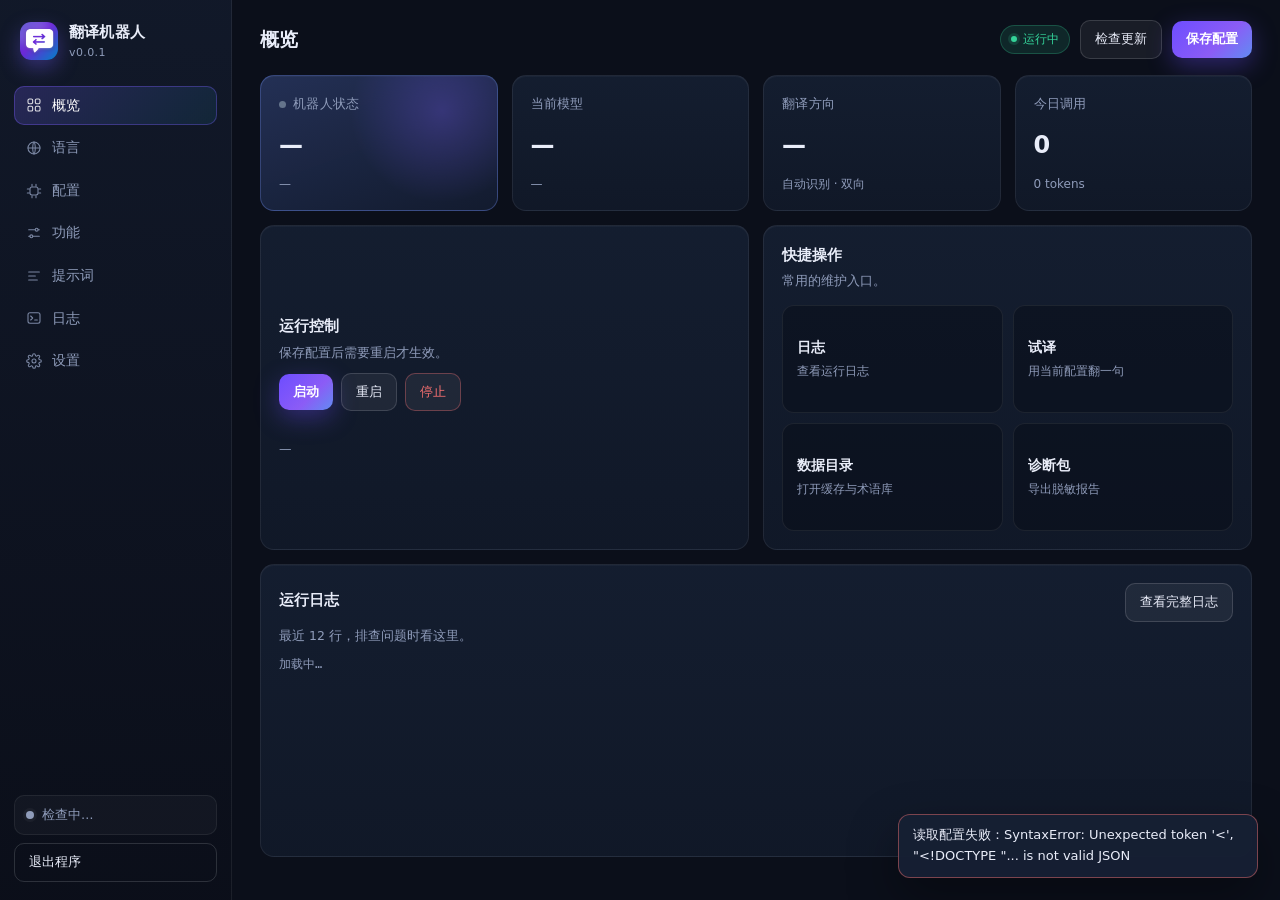
==== host-tauri/web/index.html @ 68496715 "fix: v0.1.0-rc.23 启动闪烁改用页面加载完成事件+深色首帧" ====
<!doctype html>
<html lang="zh-CN">
<head>
  <style>html,body{background:#0b0f1a;margin:0}</style>
  <meta charset="utf-8">
  <meta name="viewport" content="width=device-width, initial-scale=1">
  <title>翻译机器人</title>
  <link rel="stylesheet" href="style.css">
</head>
<body>
<div class="app">
  <aside class="sidebar">
    <div class="brand">
      <img src="assets/icon-512.png" alt="">
      <div>
        <div class="title">翻译机器人</div>
        <span class="ver">v<span id="app-version">0.0.1</span></span>
      </div>
    </div>

    <nav class="nav">
      <button data-view="overview" class="active">
        <span class="ico"><svg viewBox="0 0 24 24"><rect x="3" y="3" width="7" height="7" rx="2"/><rect x="14" y="3" width="7" height="7" rx="2"/><rect x="3" y="14" width="7" height="7" rx="2"/><rect x="14" y="14" width="7" height="7" rx="2"/></svg></span>概览
      </button>
      <button data-view="languages">
        <span class="ico"><svg viewBox="0 0 24 24"><circle cx="12" cy="12" r="9"/><path d="M3 12h18M12 3c2.5 2.6 2.5 15.4 0 18M12 3c-2.5 2.6-2.5 15.4 0 18"/></svg></span>语言
      </button>
      <button data-view="models">
        <span class="ico"><svg viewBox="0 0 24 24"><rect x="6" y="6" width="12" height="12" rx="3"/><path d="M9 2v3M15 2v3M9 19v3M15 19v3M2 9h3M2 15h3M19 9h3M19 15h3"/></svg></span>配置
      </button>
      <button data-view="features">
        <span class="ico"><svg viewBox="0 0 24 24"><path d="M4 7h10M18 7h2M4 17h2M10 17h10"/><circle cx="16" cy="7" r="2.2"/><circle cx="8" cy="17" r="2.2"/></svg></span>功能
      </button>
      <button data-view="prompts">
        <span class="ico"><svg viewBox="0 0 24 24"><path d="M4 6h16M4 12h10M4 18h13"/></svg></span>提示词
      </button>
      <button data-view="logs">
        <span class="ico"><svg viewBox="0 0 24 24"><rect x="3" y="4" width="18" height="16" rx="3"/><path d="M7 9l3 3-3 3M13 15h4"/></svg></span>日志
      </button>
      <button data-view="settings">
        <span class="ico"><svg viewBox="0 0 24 24"><circle cx="12" cy="12" r="3"/><path d="M19.4 15a1.6 1.6 0 0 0 .3 1.8l.1.1a2 2 0 1 1-2.8 2.8l-.1-.1a1.6 1.6 0 0 0-1.8-.3 1.6 1.6 0 0 0-1 1.5V21a2 2 0 1 1-4 0v-.1A1.6 1.6 0 0 0 9 19.4a1.6 1.6 0 0 0-1.8.3l-.1.1a2 2 0 1 1-2.8-2.8l.1-.1a1.6 1.6 0 0 0 .3-1.8 1.6 1.6 0 0 0-1.5-1H3a2 2 0 1 1 0-4h.1A1.6 1.6 0 0 0 4.6 9a1.6 1.6 0 0 0-.3-1.8l-.1-.1a2 2 0 1 1 2.8-2.8l.1.1a1.6 1.6 0 0 0 1.8.3H9a1.6 1.6 0 0 0 1-1.5V3a2 2 0 1 1 4 0v.1a1.6 1.6 0 0 0 1 1.5 1.6 1.6 0 0 0 1.8-.3l.1-.1a2 2 0 1 1 2.8 2.8l-.1.1a1.6 1.6 0 0 0-.3 1.8V9a1.6 1.6 0 0 0 1.5 1H21a2 2 0 1 1 0 4h-.1a1.6 1.6 0 0 0-1.5 1z"/></svg></span>设置
      </button>
    </nav>

    <div class="side-foot">
      <div class="side-status">
        <span class="dot" id="side-dot"></span>
        <span id="side-status-text">检查中…</span>
      </div>
      <button class="btn ghost" id="btn-quit">退出程序</button>
    </div>
  </aside>

  <main>
    <div class="topbar">
      <h1 id="view-title">概览</h1>
      <div class="top-actions">
        <span class="pill" id="status-pill"><span class="dot on" style="width:6px;height:6px"></span>运行中</span>
        <button class="btn" id="btn-check-update">检查更新</button>
        <button class="btn primary" id="btn-save">保存配置</button>
      </div>
    </div>

    <div class="view-wrap">

      <!-- 概览 -->
      <section class="view active" id="view-overview">
        <div class="ov-grid">
          <div class="card stat ov-status">
            <div class="label"><span class="ov-dot" id="ov-dot"></span>机器人状态</div>
            <div class="value" id="stat-status">—</div>
            <div class="sub" id="stat-uptime">—</div>
          </div>
          <div class="card stat">
            <div class="label">当前模型</div>
            <div class="value" id="stat-model">—</div>
            <div class="sub" id="stat-model-base">—</div>
          </div>
          <div class="card stat">
            <div class="label">翻译方向</div>
            <div class="value" id="stat-lang">—</div>
            <div class="sub">自动识别 · 双向</div>
          </div>
          <div class="card stat">
            <div class="label">今日调用</div>
            <div class="value" id="stat-calls">0</div>
            <div class="sub" id="stat-tokens">0 tokens</div>
          </div>
        </div>

        <div class="ov-row">
          <div class="card ov-control">
            <h2>运行控制</h2>
            <p class="hint">保存配置后需要重启才生效。</p>
            <div class="toolbar">
              <button class="btn primary" id="btn-start">启动</button>
              <button class="btn" id="btn-restart">重启</button>
              <button class="btn danger" id="btn-stop">停止</button>
              <span class="test-result" id="ctl-result"></span>
            </div>
            <div class="hint" id="ctl-state" style="margin:16px 0 0">—</div>
          </div>

          <div class="card">
            <h2>快捷操作</h2>
            <p class="hint">常用的维护入口。</p>
            <div class="quick-grid">
              <button class="quick" id="btn-quick-logs"><span>日志</span><small>查看运行日志</small></button>
              <button class="quick" id="btn-quick-test"><span>试译</span><small>用当前配置翻一句</small></button>
              <button class="quick" id="btn-quick-data"><span>数据目录</span><small>打开缓存与术语库</small></button>
              <button class="quick" id="btn-quick-diag"><span>诊断包</span><small>导出脱敏报告</small></button>
            </div>
          </div>
        </div>

        <div class="card ov-logs">
          <div class="h2row">
            <h2>运行日志</h2>
            <button class="btn" id="ov-log-open">查看完整日志</button>
          </div>
          <p class="hint" style="margin:0">最近 12 行，排查问题时看这里。</p>
          <pre id="ov-log">加载中…</pre>
        </div>
      </section>

      <!-- 语言 -->
      <section class="view" id="view-languages">
        <div class="card">
          <h2>我的语言</h2>
          <p class="hint">机器人把外语译成这个语言；你说这个语言时，它译成对方语言。</p>
          <label class="field" style="max-width:320px">
            <select id="f-my-lang"></select>
          </label>
        </div>

        <div class="card">
          <h2>对方语言</h2>
          <p class="hint">勾选你经常打交道的语言。检测到其中之一时译成你的语言；你说母语时译成列表里的第一个。</p>
          <div class="chips" id="partner-chips"></div>
        </div>

        <div class="card">
          <h2>行为说明</h2>
          <div class="switch-row">
            <div>
              <div class="name">自动识别语种</div>
              <div class="desc">关闭后，所有消息都当作「对方语言列表的第一个」处理</div>
            </div>
            <label class="switch"><input type="checkbox" id="f-autodetect"><span></span></label>
          </div>
        </div>
      </section>

      <!-- 模型 -->
      <section class="view" id="view-models">
        <div class="card">
          <h2>Telegram 机器人</h2>
          <p class="hint">Bot Token 从 @BotFather 获取。保存后重启生效。</p>
          <div class="grid-2">
            <label class="field">Bot Token
              <input type="text" id="f-token" placeholder="123456:AA...">
            </label>
            <label class="field">允许使用的用户 ID（逗号分隔，可留空）
              <input type="text" id="f-admin-ids" placeholder="留空 = 第一个使用者自动成为主人">
            </label>
          </div>
          <div class="toolbar" style="margin-top:12px">
            <button class="btn" id="btn-test-token">测试 Token</button>
            <span class="test-result" id="token-result"></span>
          </div>
        </div>

        <div class="card">
          <h2>模型列表</h2>
          <p class="hint">任何 OpenAI 兼容接口都能接：DeepSeek、通义、智谱、OpenRouter、本地 Ollama。选一个作为默认。</p>
          <div id="model-list"></div>
          <div style="margin-top:12px">
            <button class="btn" id="btn-add-model">+ 添加模型</button>
          </div>
        </div>
      </section>

      <!-- 功能 -->
      <section class="view" id="view-features">
        <div class="card">
          <h2>消息卡片</h2>
          <div class="switch-row">
            <div><div class="name">双语对照</div><div class="desc">译文上方同时显示原文</div></div>
            <label class="switch"><input type="checkbox" id="f-bilingual"><span></span></label>
          </div>
          <div class="switch-row">
            <div><div class="name">译文代码块</div><div class="desc">译文放进代码块，点一下即可复制</div></div>
            <label class="switch"><input type="checkbox" id="f-copyblock"><span></span></label>
          </div>
          <div class="switch-row">
            <div><div class="name">默认语气</div><div class="desc">影响 Telegram 里直接发消息时的翻译风格</div></div>
            <select id="f-default-tone" class="mini-select">
              <option value="natural">自然</option>
              <option value="formal">正式</option>
              <option value="casual">口语</option>
              <option value="literal">直译</option>
            </select>
          </div>
          <div class="switch-row">
            <div><div class="name">语气按钮</div><div class="desc">更正式 / 更口语 / 直译</div></div>
            <label class="switch"><input type="checkbox" id="f-tone"><span></span></label>
          </div>
          <div class="switch-row">
            <div><div class="name">解释按钮</div><div class="desc">讲解外语原文的语法、敬语和俚语</div></div>
            <label class="switch"><input type="checkbox" id="f-explain"><span></span></label>
          </div>
        </div>

        <div class="card">
          <h2>翻译行为</h2>
          <div class="switch-row">
            <div><div class="name">上下文记忆</div><div class="desc">带上最近几条原文，改善指代和省略</div></div>
            <label class="switch"><input type="checkbox" id="f-context"><span></span></label>
          </div>
          <div class="switch-row">
            <div><div class="name">结果缓存</div><div class="desc">相同内容不重复计费</div></div>
            <label class="switch"><input type="checkbox" id="f-cache"><span></span></label>
          </div>
          <div class="switch-row">
            <div><div class="name">术语表</div><div class="desc">启用 /glossary 命令，固定人名和术语译法</div></div>
            <label class="switch"><input type="checkbox" id="f-glossary"><span></span></label>
          </div>
          <div class="grid-2" style="margin-top:14px">
            <label class="field">群聊响应方式
              <select id="f-group-mode">
                <option value="reply_or_mention">仅被回复或 @ 时</option>
                <option value="mention">仅被 @ 时</option>
                <option value="all">所有消息</option>
              </select>
            </label>
            <label class="field">单次字数上限
              <input type="number" id="f-max-chars" min="200" max="20000">
            </label>
          </div>
        </div>
      </section>

      <!-- 提示词 -->
      <section class="view" id="view-prompts">
        <div class="card">
          <h2>翻译提示词</h2>
          <p class="hint">留空使用内置默认。改完保存，右侧可以直接试译看效果。</p>
          <div class="var-chips">
            <span class="var">{src}</span><span class="var">{tgt}</span>
            <span class="var">{tone}</span><span class="var">{glossary}</span>
          </div>
          <textarea id="f-prompt-translation" spellcheck="false"></textarea>
          <div class="toolbar" style="margin-top:10px">
            <button class="btn" id="btn-reset-translation">恢复默认</button>
            <span class="test-result" id="prompt-hint"></span>
          </div>
        </div>

        <div class="card">
          <h2>试译</h2>
          <div class="test-panel">
            <div>
              <textarea id="test-input" placeholder="粘贴一句外语，或输入中文试试反向翻译"></textarea>
              <div class="toolbar" style="margin-top:10px">
                <button class="btn primary" id="btn-test">翻译</button>
                <select id="test-tone" style="width:120px">
                  <option value="natural">自然</option>
                  <option value="formal">正式</option>
                  <option value="casual">口语</option>
                  <option value="literal">直译</option>
                </select>
              </div>
            </div>
            <div>
              <div class="result-box" id="test-result">结果会显示在这里</div>
              <div class="result-meta" id="test-meta"></div>
            </div>
          </div>
        </div>

        <div class="card">
          <h2>讲解提示词</h2>
          <p class="hint">点「解释一下」时使用。留空使用内置默认。</p>
          <textarea id="f-prompt-explain" spellcheck="false" style="min-height:100px"></textarea>
          <div class="toolbar" style="margin-top:10px">
            <button class="btn" id="btn-reset-explain">恢复默认</button>
          </div>
        </div>
      </section>

      <!-- 日志 -->
      <section class="view" id="view-logs">
        <div class="card">
          <h2>运行日志</h2>
          <div class="toolbar">
            <button class="btn" id="btn-refresh-log">刷新</button>
            <button class="btn" id="btn-open-logs">打开日志文件夹</button>
            <button class="btn" id="btn-diagnostics">导出诊断包</button>
            <span class="test-result" id="log-hint"></span>
          </div>
          <div class="log-box" id="log-box"></div>
        </div>
      </section>

      <!-- 设置 -->
      <section class="view" id="view-settings">
        <div class="card">
          <h2>启动与行为</h2>
          <div class="switch-row">
            <div><div class="name">开机自动启动</div><div class="desc">登录 Windows 后在托盘自动运行</div></div>
            <label class="switch"><input type="checkbox" id="f-autostart"><span></span></label>
          </div>
          <div class="switch-row">
            <div><div class="name">打开程序时自动启动机器人</div><div class="desc">关闭后需要手动点「启动」</div></div>
            <label class="switch"><input type="checkbox" id="f-autostart-bot"><span></span></label>
          </div>
          <div class="switch-row">
            <div><div class="name">关闭窗口时最小化到托盘</div><div class="desc">关闭后点 × 将直接退出程序</div></div>
            <label class="switch"><input type="checkbox" id="f-close-tray"><span></span></label>
          </div>
        </div>

        <div class="card">
          <h2>维护</h2>
          <p class="hint">排查问题或备份数据时用得到。</p>
          <div class="toolbar">
            <button class="btn" id="btn-open-root">打开程序目录</button>
            <button class="btn" id="btn-open-data">打开数据目录</button>
            <button class="btn" id="btn-diag-2">导出诊断包</button>
          </div>
          <p class="hint" style="margin-top:12px">备份：直接复制 <code>config.yaml</code> 和 <code>data\bot.db</code> 即可。</p>
        </div>

        <div class="card">
          <h2>更新</h2>
          <p class="hint">检查更新时按这个顺序选线路：自定义节点 → 官方直连 → 公共镜像。</p>
          <div class="grid-2">
            <label class="field">下载线路
              <select id="f-update-mode">
                <option value="auto">自动（直连失败自动换镜像）</option>
                <option value="direct">仅官方直连</option>
                <option value="custom">自定义节点</option>
              </select>
            </label>
            <label class="field">自定义节点（镜像前缀，如 https://gh-proxy.com/）
              <input type="text" id="f-update-proxy" placeholder="https://gh-proxy.com/">
            </label>
          </div>
        </div>

        <div class="card">
          <h2>关于</h2>          <div class="about-row"><span>版本</span><b id="about-version">0.0.1</b></div>
          <div class="about-row"><span>许可证</span><b>MIT</b></div>
          <div class="about-row"><span>项目</span><b>翻译机器人 · Translator Bot</b></div>
        </div>
      </section>
    </div>
  </main>
</div>

<div id="modal-root" class="modal-root">
  <div class="modal-mask" id="modal-mask"></div>
  <div class="modal-box">
    <h3 id="modal-title"></h3>
    <div class="modal-body" id="modal-body"></div>
    <div class="modal-actions" id="modal-actions"></div>
  </div>
</div>
<div id="toast"></div>
<script src="app.js"></script>
</body>
</html>
---- host-tauri/web/style.css ----
:root {
  --bg: #0b0f1a;
  --bg-soft: #0f1524;
  --panel: #121a2b;
  --panel-2: #162034;
  --line: rgba(255, 255, 255, 0.07);
  --line-strong: rgba(255, 255, 255, 0.14);
  --text: #e9edf9;
  --muted: #8f9cba;
  --accent: #7c5cff;
  --accent-2: #22d3ee;
  --ok: #34d399;
  --warn: #fbbf24;
  --danger: #f87171;
  --radius: 14px;
  --shadow: 0 20px 50px rgba(0, 0, 0, 0.35);
}

* { box-sizing: border-box; }

html, body {
  margin: 0;
  height: 100%;
  background: var(--bg);
  color: var(--text);
  font-family: "Segoe UI Variable Text", "Segoe UI", "Microsoft YaHei UI", "PingFang SC", system-ui, sans-serif;
  font-size: 14px;
  line-height: 1.6;
  -webkit-font-smoothing: antialiased;
}

body::before {
  content: "";
  position: fixed;
  inset: -20% -10% auto -10%;
  height: 420px;
  background: radial-gradient(60% 60% at 30% 0%, rgba(124, 92, 255, 0.18), transparent 70%),
              radial-gradient(50% 50% at 80% 0%, rgba(34, 211, 238, 0.12), transparent 70%);
  pointer-events: none;
  z-index: 0;
}

.app { display: flex; height: 100vh; position: relative; z-index: 1; }

/* ---------- 侧边栏 ---------- */
.sidebar {
  width: 232px;
  flex: 0 0 232px;
  border-right: 1px solid var(--line);
  background: linear-gradient(180deg, rgba(18, 26, 43, 0.9), rgba(11, 15, 26, 0.9));
  backdrop-filter: blur(12px);
  display: flex;
  flex-direction: column;
  padding: 18px 14px;
  gap: 18px;
}

.brand { display: flex; align-items: center; gap: 11px; padding: 2px 6px 6px; }
.brand img { width: 38px; height: 38px; border-radius: 11px; box-shadow: 0 8px 20px rgba(124, 92, 255, 0.35); }
.brand .title { font-weight: 650; font-size: 15px; letter-spacing: 0.2px; }
.brand .ver { display: block; color: var(--muted); font-size: 11px; font-weight: 400; letter-spacing: 0.4px; }

.nav { display: flex; flex-direction: column; gap: 3px; }
.nav button {
  all: unset;
  cursor: pointer;
  display: flex;
  align-items: center;
  gap: 10px;
  padding: 9px 12px;
  border-radius: 10px;
  color: var(--muted);
  font-size: 13.5px;
  transition: background 0.15s, color 0.15s, transform 0.15s;
}
.nav button:hover { background: rgba(255, 255, 255, 0.05); color: var(--text); }
.nav button.active {
  background: linear-gradient(135deg, rgba(124, 92, 255, 0.22), rgba(34, 211, 238, 0.08));
  color: #fff;
  box-shadow: inset 0 0 0 1px rgba(124, 92, 255, 0.35);
}
.nav .ico { width: 16px; height: 16px; display: flex; align-items: center; justify-content: center; opacity: 0.85; }
.nav .ico svg { width: 16px; height: 16px; fill: none; stroke: currentColor; stroke-width: 1.6; stroke-linecap: round; stroke-linejoin: round; }

.side-foot { margin-top: auto; display: flex; flex-direction: column; gap: 8px; }

.side-status {
  display: flex; align-items: center; gap: 8px;
  padding: 9px 11px; border-radius: 10px;
  background: rgba(255, 255, 255, 0.03);
  border: 1px solid var(--line);
  font-size: 12.5px; color: var(--muted);
}
.dot { width: 8px; height: 8px; border-radius: 50%; background: var(--muted); box-shadow: 0 0 0 3px rgba(255,255,255,0.04); }
.dot.on { background: var(--ok); box-shadow: 0 0 0 3px rgba(52, 211, 153, 0.15); }
.dot.off { background: var(--danger); box-shadow: 0 0 0 3px rgba(248, 113, 113, 0.15); }

/* ---------- 主区 ---------- */
main { flex: 1; min-width: 0; display: flex; flex-direction: column; }
.topbar {
  display: flex; align-items: center; justify-content: space-between;
  padding: 20px 28px 12px;
}
.topbar h1 { margin: 0; font-size: 19px; font-weight: 650; letter-spacing: 0.2px; }
.top-actions { display: flex; align-items: center; gap: 10px; }

.view-wrap { flex: 1; overflow: auto; padding: 4px 28px 28px; }
.view { display: none; animation: fade 0.18s ease; }
.view.active { display: block; }
@keyframes fade { from { opacity: 0; transform: translateY(4px); } to { opacity: 1; transform: none; } }

/* ---------- 通用组件 ---------- */
.card {
  background: linear-gradient(180deg, rgba(22, 32, 52, 0.85), rgba(18, 26, 43, 0.85));
  border: 1px solid var(--line);
  border-radius: var(--radius);
  padding: 18px;
  box-shadow: 0 1px 0 rgba(255, 255, 255, 0.03) inset;
}
.card + .card { margin-top: 14px; }
.card h2 { margin: 0 0 4px; font-size: 14.5px; font-weight: 620; }
.card .hint { color: var(--muted); font-size: 12.5px; margin: 0 0 14px; }

.grid-3 { display: grid; grid-template-columns: repeat(3, 1fr); gap: 14px; }
.grid-4 { display: grid; grid-template-columns: repeat(4, 1fr); gap: 14px; }
.grid-2 { display: grid; grid-template-columns: repeat(2, 1fr); gap: 14px; }

.quick-grid { display: grid; grid-template-columns: repeat(4, 1fr); gap: 10px; }
.quick {
  all: unset; cursor: pointer; padding: 14px;
  border-radius: 12px; border: 1px solid var(--line);
  background: rgba(9, 13, 22, 0.5);
  transition: border-color 0.15s, transform 0.12s, background 0.15s;
}
.quick:hover { border-color: rgba(124, 92, 255, 0.45); background: rgba(124, 92, 255, 0.08); transform: translateY(-1px); }
.quick span { display: block; font-size: 13.5px; font-weight: 600; }
.quick small { display: block; color: var(--muted); font-size: 12px; margin-top: 3px; }

.about-row { display: flex; justify-content: space-between; padding: 9px 0; border-bottom: 1px solid var(--line); font-size: 13px; }
.about-row:last-child { border-bottom: none; }
.about-row span { color: var(--muted); }

.stat { padding: 16px 18px; }
.stat .label { color: var(--muted); font-size: 12px; letter-spacing: 0.3px; }
.stat .value { font-size: 21px; font-weight: 650; margin-top: 6px; }
.stat .sub { color: var(--muted); font-size: 12px; margin-top: 2px; }

.btn {
  all: unset; cursor: pointer;
  padding: 8px 14px; border-radius: 10px;
  background: rgba(255, 255, 255, 0.06);
  border: 1px solid var(--line-strong);
  color: var(--text); font-size: 13px;
  transition: transform 0.12s, background 0.15s, border-color 0.15s;
}
.btn:hover { background: rgba(255, 255, 255, 0.1); transform: translateY(-1px); }
.btn:active { transform: none; }
.btn.primary {
  background: linear-gradient(135deg, #6d4dff, #8b5cf6 60%, #22d3ee 160%);
  border: none; color: #fff; font-weight: 600;
  box-shadow: 0 8px 24px rgba(109, 77, 255, 0.35);
}
.btn.ghost { background: transparent; }
.btn.danger { color: var(--danger); border-color: rgba(248, 113, 113, 0.35); }
.btn:disabled { opacity: 0.45; cursor: not-allowed; transform: none; }

.pill {
  display: inline-flex; align-items: center; gap: 6px;
  padding: 4px 10px; border-radius: 999px; font-size: 12px;
  background: rgba(52, 211, 153, 0.12); color: var(--ok);
  border: 1px solid rgba(52, 211, 153, 0.25);
}
.pill.off { background: rgba(248, 113, 113, 0.1); color: var(--danger); border-color: rgba(248, 113, 113, 0.25); }

label.field { display: flex; flex-direction: column; gap: 6px; font-size: 12.5px; color: var(--muted); }
input[type="text"], input[type="password"], input[type="number"], select, textarea {
  width: 100%;
  background: rgba(9, 13, 22, 0.7);
  border: 1px solid var(--line-strong);
  color: var(--text);
  border-radius: 10px;
  padding: 9px 11px;
  font-size: 13px;
  font-family: inherit;
  outline: none;
  transition: border-color 0.15s, box-shadow 0.15s;
}
input:focus, select:focus, textarea:focus {
  border-color: rgba(124, 92, 255, 0.65);
  box-shadow: 0 0 0 3px rgba(124, 92, 255, 0.15);
}
textarea { resize: vertical; min-height: 120px; line-height: 1.65; }
select { appearance: none; background-image: linear-gradient(45deg, transparent 50%, var(--muted) 50%), linear-gradient(135deg, var(--muted) 50%, transparent 50%); background-position: calc(100% - 16px) 50%, calc(100% - 11px) 50%; background-size: 5px 5px, 5px 5px; background-repeat: no-repeat; }

/* 开关 */
.switch-row { display: flex; align-items: center; justify-content: space-between; padding: 11px 0; border-bottom: 1px solid var(--line); }
.switch-row:last-child { border-bottom: none; }
.switch-row .name { font-size: 13.5px; }
.switch-row .desc { color: var(--muted); font-size: 12px; margin-top: 1px; }
.switch { position: relative; width: 42px; height: 24px; flex: 0 0 42px; }
.switch input { display: none; }
.switch span {
  position: absolute; inset: 0; border-radius: 999px;
  background: rgba(255, 255, 255, 0.12); border: 1px solid var(--line-strong);
  transition: background 0.18s;
  cursor: pointer;
}
.switch span::after {
  content: ""; position: absolute; top: 2px; left: 2px;
  width: 18px; height: 18px; border-radius: 50%;
  background: #e9edf9; transition: transform 0.18s;
}
.switch input:checked + span { background: linear-gradient(135deg, #6d4dff, #22d3ee); border-color: transparent; }
.switch input:checked + span::after { transform: translateX(18px); }

/* 语言 chip */
.chips { display: flex; flex-wrap: wrap; gap: 8px; }
.chip {
  all: unset; cursor: pointer;
  padding: 6px 12px; border-radius: 999px; font-size: 12.5px;
  border: 1px solid var(--line-strong); color: var(--muted);
  transition: all 0.15s;
}
.chip:hover { color: var(--text); border-color: rgba(255,255,255,0.3); }
.chip.on {
  color: #fff; border-color: transparent;
  background: linear-gradient(135deg, rgba(109, 77, 255, 0.55), rgba(34, 211, 238, 0.35));
  box-shadow: 0 4px 14px rgba(109, 77, 255, 0.25);
}

/* 模型卡 */
.model-card { border: 1px solid var(--line); border-radius: 12px; padding: 14px; background: rgba(9, 13, 22, 0.45); }
.model-card + .model-card { margin-top: 10px; }
.mini-radio { display: flex; align-items: center; gap: 6px; font-size: 12.5px; color: var(--muted); white-space: nowrap; cursor: pointer; }
.mini-radio input { accent-color: #7c5cff; }
.model-head { display: flex; align-items: center; gap: 10px; margin-bottom: 12px; }
.model-head .m-name { flex: 1; font-weight: 600; }
.model-grid { display: grid; grid-template-columns: 1fr 1fr; gap: 10px; }
.model-foot { display: flex; align-items: center; gap: 10px; margin-top: 10px; }
.test-result { font-size: 12px; color: var(--muted); }
.test-result.ok { color: var(--ok); }
.test-result.err { color: var(--danger); }

/* 提示词 */
.var-chips { display: flex; gap: 6px; flex-wrap: wrap; margin: 8px 0 12px; }
.var { font-family: "Cascadia Code", Consolas, monospace; font-size: 11.5px; padding: 3px 8px; border-radius: 6px; background: rgba(124, 92, 255, 0.12); color: #c4b5fd; border: 1px solid rgba(124, 92, 255, 0.2); }

.test-panel { display: grid; grid-template-columns: 1fr 1fr; gap: 12px; margin-top: 12px; }
.result-box {
  min-height: 120px; border-radius: 10px; padding: 12px;
  background: rgba(9, 13, 22, 0.7); border: 1px solid var(--line);
  font-size: 13px; white-space: pre-wrap; color: var(--text);
}
.result-meta { color: var(--muted); font-size: 11.5px; margin-top: 6px; }

/* 日志 */
.log-box {
  background: #070b14; border: 1px solid var(--line); border-radius: 12px;
  padding: 12px 14px; height: 460px; overflow: auto;
  font-family: "Cascadia Code", Consolas, monospace; font-size: 12px; line-height: 1.7;
  white-space: pre-wrap; word-break: break-all; color: #b9c4dd;
}
.log-box .err { color: var(--danger); }
.log-box .warn { color: var(--warn); }
.toolbar { display: flex; gap: 8px; align-items: center; margin-bottom: 12px; }

/* toast */
#toast {
  position: fixed; right: 22px; bottom: 22px; display: flex; flex-direction: column; gap: 8px;
  z-index: 50;
}
.toast {
  background: rgba(22, 32, 52, 0.96); border: 1px solid var(--line-strong);
  color: var(--text); padding: 10px 14px; border-radius: 12px;
  box-shadow: var(--shadow); font-size: 13px;
  animation: slide 0.2s ease;
  max-width: 360px;
}
.toast.ok { border-color: rgba(52, 211, 153, 0.4); }
.toast.err { border-color: rgba(248, 113, 113, 0.45); }
@keyframes slide { from { opacity: 0; transform: translateY(8px); } to { opacity: 1; transform: none; } }

.banner {
  display: none; position: sticky; top: 0; z-index: 6; align-items: center; justify-content: space-between; gap: 12px;
  padding: 12px 16px; border-radius: 12px; margin-bottom: 14px;
  background: linear-gradient(135deg, rgba(109, 77, 255, 0.18), rgba(34, 211, 238, 0.12));
  border: 1px solid rgba(124, 92, 255, 0.3);
}
.banner.show { display: flex; }

.empty { color: var(--muted); font-size: 12.5px; padding: 18px; text-align: center; border: 1px dashed var(--line-strong); border-radius: 12px; }

::-webkit-scrollbar { width: 10px; height: 10px; }
::-webkit-scrollbar-thumb { background: rgba(255,255,255,0.12); border-radius: 8px; border: 2px solid transparent; background-clip: padding-box; }
::-webkit-scrollbar-track { background: transparent; }

/* ---------- 概览 ---------- */
.ov-grid {
  display: grid;
  grid-template-columns: repeat(4, minmax(0, 1fr));
  gap: 14px;
}
.ov-grid .card + .card,
.ov-row .card + .card { margin-top: 0; }
.ov-grid .card {
  min-height: 136px;
  display: flex;
  flex-direction: column;
  justify-content: space-between;
  padding: 18px 18px 16px;
  position: relative;
  overflow: hidden;
  transition: border-color .18s ease, transform .18s ease;
}
.ov-grid .card:hover { border-color: rgba(124, 148, 255, .35); transform: translateY(-1px); }
.ov-grid .stat .label { font-size: 12.5px; color: var(--muted); letter-spacing: .02em; }
.ov-grid .stat .value { font-size: 24px; font-weight: 680; margin-top: 10px; line-height: 1.2; }
.ov-grid .stat .sub { font-size: 12px; color: var(--muted); margin-top: 8px; word-break: break-all; }

.ov-status {
  background: linear-gradient(160deg, rgba(38, 52, 92, .9), rgba(20, 28, 48, .92));
  border-color: rgba(120, 150, 255, .32);
}
.ov-status::after {
  content: "";
  position: absolute;
  right: -40px;
  top: -60px;
  width: 190px;
  height: 190px;
  background: radial-gradient(circle, rgba(124, 92, 255, .28), transparent 68%);
  pointer-events: none;
}

.ov-dot {
  display: inline-block;
  width: 7px;
  height: 7px;
  border-radius: 50%;
  margin-right: 7px;
  background: #64748b;
  vertical-align: middle;
}
.ov-dot.on {
  background: #34d399;
  box-shadow: 0 0 0 4px rgba(52, 211, 153, .14);
  animation: ov-pulse 2.2s ease-in-out infinite;
}
@keyframes ov-pulse {
  0%, 100% { opacity: 1; }
  50% { opacity: .4; }
}

.ov-row {
  display: grid;
  grid-template-columns: repeat(2, minmax(0, 1fr));
  gap: 14px;
  margin-top: 14px;
  align-items: stretch;
}
.ov-row .card { min-height: 218px; display: flex; flex-direction: column; }
.ov-row .quick-grid { flex: 1; }

@media (max-width: 1080px) {
  .ov-grid { grid-template-columns: repeat(2, minmax(0, 1fr)); }
  .ov-row { grid-template-columns: 1fr; }
}

/* 概览：紧凑卡片 + 日志预览填满剩余空间 */
#view-overview.active {
  display: flex;
  flex-direction: column;
  gap: 14px;
  min-height: calc(100vh - 118px);
}
.ov-grid { flex: 0 0 auto; }
.ov-row { margin-top: 0; }
.ov-row .card { min-height: 200px; }
.ov-row .quick-grid { grid-template-columns: repeat(2, minmax(0, 1fr)); gap: 10px; }
.ov-row .quick { min-height: 78px; }

.ov-logs { flex: 1 1 auto; min-height: 150px; display: flex; flex-direction: column; }
.ov-logs .h2row { display: flex; align-items: center; justify-content: space-between; margin-bottom: 4px; }
.ov-logs pre {
  flex: 1;
  margin: 8px 0 0;
  overflow: hidden;
  font-size: 12px;
  line-height: 1.7;
  color: var(--muted);
  white-space: pre-wrap;
  word-break: break-all;
  font-family: ui-monospace, Consolas, monospace;
}
.ov-control { justify-content: center; }
.ov-control .hint { margin-bottom: 10px; }
/* ---------- 居中弹窗 / 提示 ---------- */
.modal-root {
  position: fixed;
  inset: 0;
  display: none;
  align-items: center;
  justify-content: center;
  z-index: 90;
}
.modal-root.show { display: flex; }
.modal-mask {
  position: absolute;
  inset: 0;
  background: rgba(5, 8, 16, 0.62);
  backdrop-filter: blur(2px);
}
.modal-box {
  position: relative;
  width: min(440px, calc(100vw - 48px));
  background: linear-gradient(180deg, #1a2336, #141c2c);
  border: 1px solid rgba(124, 148, 255, 0.28);
  border-radius: 16px;
  padding: 22px 22px 18px;
  box-shadow: 0 24px 60px rgba(0, 0, 0, 0.5);
  animation: modal-in 0.16s ease;
}
@keyframes modal-in {
  from { opacity: 0; transform: translateY(8px) scale(0.98); }
  to { opacity: 1; transform: none; }
}
.modal-box h3 { margin: 0 0 10px; font-size: 16px; font-weight: 640; }
.modal-notes {
  color: var(--muted);
  font-size: 13px;
  line-height: 1.7;
  white-space: pre-wrap;
  max-height: 220px;
  overflow: auto;
}
.modal-actions {
  display: flex;
  gap: 10px;
  justify-content: flex-end;
  margin-top: 18px;
}
.upd-bar {
  height: 6px;
  border-radius: 3px;
  background: rgba(255, 255, 255, 0.08);
  overflow: hidden;
  margin: 6px 0 10px;
}
.upd-bar i {
  display: block;
  height: 100%;
  width: 0;
  background: linear-gradient(90deg, #6d4dff, #22d3ee);
  transition: width 0.2s ease;
}

/* ---------- 模型卡片头部 ---------- */
.model-title {
  font-size: 14px;
  font-weight: 620;
  color: var(--text);
  margin-right: auto;
}
.icon-btn {
  background: transparent;
  border: 1px solid transparent;
  color: var(--muted);
  width: 28px;
  height: 28px;
  border-radius: 8px;
  cursor: pointer;
  font-size: 14px;
  line-height: 1;
  transition: all 0.15s ease;
}
.icon-btn:hover {
  color: #f87171;
  border-color: rgba(248, 113, 113, 0.45);
  background: rgba(248, 113, 113, 0.08);
}

.mini-select {
  background: rgba(255, 255, 255, 0.05);
  border: 1px solid var(--line-strong);
  color: var(--text);
  border-radius: 8px;
  padding: 6px 10px;
  font-size: 13px;
  min-width: 110px;
}
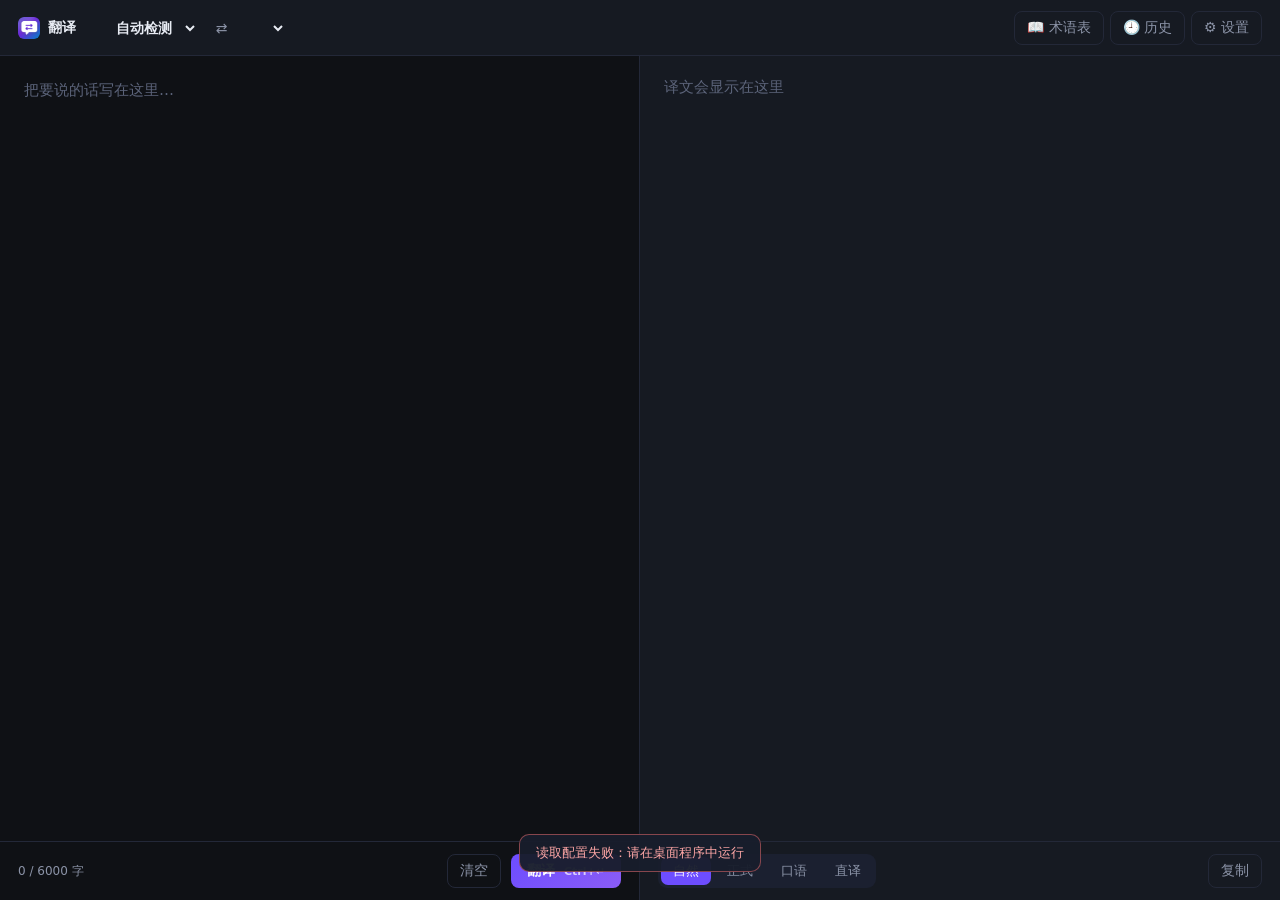
==== commit bf8c8e02: "refactor!: v0.0.1-rc.1 重构为纯翻译工具（DeepL 风格界面，移除 Telegram）" ====
--- a/host-tauri/web/index.html
+++ b/host-tauri/web/index.html
@@ -1,372 +1,133 @@
 <!doctype html>
 <html lang="zh-CN">
 <head>
-  <style>html,body{background:#0b0f1a;margin:0}</style>
   <meta charset="utf-8">
   <meta name="viewport" content="width=device-width, initial-scale=1">
-  <title>翻译机器人</title>
+  <title>翻译</title>
+  <style>html,body{background:#0f1115;margin:0}</style>
   <link rel="stylesheet" href="style.css">
 </head>
 <body>
-<div class="app">
-  <aside class="sidebar">
+  <header class="topbar">
     <div class="brand">
-      <img src="assets/icon-512.png" alt="">
+      <img src="assets/icon-512.png" alt="" class="logo">
+      <span>翻译</span>
+    </div>
+    <div class="lang-bar">
+      <select id="src-lang" class="lang-select" title="源语言">
+        <option value="auto">自动检测</option>
+      </select>
+      <button id="btn-swap" class="icon-btn" title="互换语言">⇄</button>
+      <select id="tgt-lang" class="lang-select" title="目标语言"></select>
+    </div>
+    <div class="actions">
+      <button id="btn-glossary" class="ghost-btn" title="术语表">📖 术语表</button>
+      <button id="btn-history" class="ghost-btn" title="历史">🕘 历史</button>
+      <button id="btn-settings" class="ghost-btn" title="设置">⚙ 设置</button>
+    </div>
+  </header>
+
+  <main class="workspace">
+    <section class="pane pane-input">
+      <textarea id="input" placeholder="把要说的话写在这里…" spellcheck="false"></textarea>
+      <div class="pane-foot">
+        <span id="char-count" class="meta">0 / 6000 字</span>
+        <div class="foot-actions">
+          <button id="btn-clear" class="ghost-btn">清空</button>
+          <button id="btn-translate" class="primary-btn">翻译 <span class="kbd">Ctrl+↵</span></button>
+        </div>
+      </div>
+    </section>
+
+    <section class="pane pane-output">
+      <div class="output-body">
+        <div id="output-placeholder" class="placeholder">译文会显示在这里</div>
+        <pre id="output" class="output hidden"></pre>
+        <div id="output-error" class="error hidden"></div>
+      </div>
+      <div class="pane-foot">
+        <div class="tone-group" id="tone-group">
+          <button data-tone="natural" class="tone active">自然</button>
+          <button data-tone="formal" class="tone">正式</button>
+          <button data-tone="casual" class="tone">口语</button>
+          <button data-tone="literal" class="tone">直译</button>
+        </div>
+        <div class="foot-actions">
+          <span id="meta" class="meta"></span>
+          <button id="btn-copy" class="ghost-btn">复制</button>
+        </div>
+      </div>
+    </section>
+  </main>
+
+  <!-- 抽屉：术语表 -->
+  <div class="drawer" id="drawer-glossary" hidden>
+    <div class="drawer-head">
+      <h2>术语表</h2>
+      <button class="icon-btn" data-close>✕</button>
+    </div>
+    <p class="hint">固定专有名词的译法，翻译时优先使用。</p>
+    <div class="glossary-add">
+      <input id="glossary-source" placeholder="原文，例如 BIN">
+      <input id="glossary-target" placeholder="译文，例如 BIN 码">
+      <button id="btn-glossary-add" class="primary-btn">添加</button>
+    </div>
+    <div id="glossary-list" class="glossary-list"></div>
+  </div>
+
+  <!-- 抽屉：历史 -->
+  <div class="drawer" id="drawer-history" hidden>
+    <div class="drawer-head">
+      <h2>历史记录</h2>
       <div>
-        <div class="title">翻译机器人</div>
-        <span class="ver">v<span id="app-version">0.0.1</span></span>
+        <button id="btn-history-clear" class="ghost-btn">清空</button>
+        <button class="icon-btn" data-close>✕</button>
       </div>
     </div>
+    <div id="history-list" class="history-list"></div>
+  </div>
 
-    <nav class="nav">
-      <button data-view="overview" class="active">
-        <span class="ico"><svg viewBox="0 0 24 24"><rect x="3" y="3" width="7" height="7" rx="2"/><rect x="14" y="3" width="7" height="7" rx="2"/><rect x="3" y="14" width="7" height="7" rx="2"/><rect x="14" y="14" width="7" height="7" rx="2"/></svg></span>概览
-      </button>
-      <button data-view="languages">
-        <span class="ico"><svg viewBox="0 0 24 24"><circle cx="12" cy="12" r="9"/><path d="M3 12h18M12 3c2.5 2.6 2.5 15.4 0 18M12 3c-2.5 2.6-2.5 15.4 0 18"/></svg></span>语言
-      </button>
-      <button data-view="models">
-        <span class="ico"><svg viewBox="0 0 24 24"><rect x="6" y="6" width="12" height="12" rx="3"/><path d="M9 2v3M15 2v3M9 19v3M15 19v3M2 9h3M2 15h3M19 9h3M19 15h3"/></svg></span>配置
-      </button>
-      <button data-view="features">
-        <span class="ico"><svg viewBox="0 0 24 24"><path d="M4 7h10M18 7h2M4 17h2M10 17h10"/><circle cx="16" cy="7" r="2.2"/><circle cx="8" cy="17" r="2.2"/></svg></span>功能
-      </button>
-      <button data-view="prompts">
-        <span class="ico"><svg viewBox="0 0 24 24"><path d="M4 6h16M4 12h10M4 18h13"/></svg></span>提示词
-      </button>
-      <button data-view="logs">
-        <span class="ico"><svg viewBox="0 0 24 24"><rect x="3" y="4" width="18" height="16" rx="3"/><path d="M7 9l3 3-3 3M13 15h4"/></svg></span>日志
-      </button>
-      <button data-view="settings">
-        <span class="ico"><svg viewBox="0 0 24 24"><circle cx="12" cy="12" r="3"/><path d="M19.4 15a1.6 1.6 0 0 0 .3 1.8l.1.1a2 2 0 1 1-2.8 2.8l-.1-.1a1.6 1.6 0 0 0-1.8-.3 1.6 1.6 0 0 0-1 1.5V21a2 2 0 1 1-4 0v-.1A1.6 1.6 0 0 0 9 19.4a1.6 1.6 0 0 0-1.8.3l-.1.1a2 2 0 1 1-2.8-2.8l.1-.1a1.6 1.6 0 0 0 .3-1.8 1.6 1.6 0 0 0-1.5-1H3a2 2 0 1 1 0-4h.1A1.6 1.6 0 0 0 4.6 9a1.6 1.6 0 0 0-.3-1.8l-.1-.1a2 2 0 1 1 2.8-2.8l.1.1a1.6 1.6 0 0 0 1.8.3H9a1.6 1.6 0 0 0 1-1.5V3a2 2 0 1 1 4 0v.1a1.6 1.6 0 0 0 1 1.5 1.6 1.6 0 0 0 1.8-.3l.1-.1a2 2 0 1 1 2.8 2.8l-.1.1a1.6 1.6 0 0 0-.3 1.8V9a1.6 1.6 0 0 0 1.5 1H21a2 2 0 1 1 0 4h-.1a1.6 1.6 0 0 0-1.5 1z"/></svg></span>设置
-      </button>
-    </nav>
-
-    <div class="side-foot">
-      <div class="side-status">
-        <span class="dot" id="side-dot"></span>
-        <span id="side-status-text">检查中…</span>
-      </div>
-      <button class="btn ghost" id="btn-quit">退出程序</button>
-    </div>
-  </aside>
-
-  <main>
-    <div class="topbar">
-      <h1 id="view-title">概览</h1>
-      <div class="top-actions">
-        <span class="pill" id="status-pill"><span class="dot on" style="width:6px;height:6px"></span>运行中</span>
-        <button class="btn" id="btn-check-update">检查更新</button>
-        <button class="btn primary" id="btn-save">保存配置</button>
-      </div>
+  <!-- 抽屉：设置 -->
+  <div class="drawer" id="drawer-settings" hidden>
+    <div class="drawer-head">
+      <h2>设置</h2>
+      <button class="icon-btn" data-close>✕</button>
     </div>
 
-    <div class="view-wrap">
+    <h3>模型</h3>
+    <label class="field">服务商地址
+      <input id="f-base" placeholder="https://api.deepseek.com/v1">
+    </label>
+    <label class="field">API Key
+      <input id="f-key" type="password" placeholder="sk-...">
+    </label>
+    <label class="field">模型名
+      <input id="f-model" placeholder="deepseek-chat">
+    </label>
+    <button id="btn-test-model" class="ghost-btn">测试连接</button>
+    <span id="test-result" class="meta"></span>
 
-      <!-- 概览 -->
-      <section class="view active" id="view-overview">
-        <div class="ov-grid">
-          <div class="card stat ov-status">
-            <div class="label"><span class="ov-dot" id="ov-dot"></span>机器人状态</div>
-            <div class="value" id="stat-status">—</div>
-            <div class="sub" id="stat-uptime">—</div>
-          </div>
-          <div class="card stat">
-            <div class="label">当前模型</div>
-            <div class="value" id="stat-model">—</div>
-            <div class="sub" id="stat-model-base">—</div>
-          </div>
-          <div class="card stat">
-            <div class="label">翻译方向</div>
-            <div class="value" id="stat-lang">—</div>
-            <div class="sub">自动识别 · 双向</div>
-          </div>
-          <div class="card stat">
-            <div class="label">今日调用</div>
-            <div class="value" id="stat-calls">0</div>
-            <div class="sub" id="stat-tokens">0 tokens</div>
-          </div>
-        </div>
+    <h3>翻译</h3>
+    <label class="field">默认语气
+      <select id="f-tone">
+        <option value="natural">自然</option>
+        <option value="formal">正式</option>
+        <option value="casual">口语</option>
+        <option value="literal">直译</option>
+      </select>
+    </label>
+    <label class="field">代理（可选）
+      <input id="f-proxy" placeholder="http://127.0.0.1:7890">
+    </label>
 
-        <div class="ov-row">
-          <div class="card ov-control">
-            <h2>运行控制</h2>
-            <p class="hint">保存配置后需要重启才生效。</p>
-            <div class="toolbar">
-              <button class="btn primary" id="btn-start">启动</button>
-              <button class="btn" id="btn-restart">重启</button>
-              <button class="btn danger" id="btn-stop">停止</button>
-              <span class="test-result" id="ctl-result"></span>
-            </div>
-            <div class="hint" id="ctl-state" style="margin:16px 0 0">—</div>
-          </div>
+    <h3>关于</h3>
+    <div class="meta" id="version-label"></div>
+    <div class="drawer-actions">
+      <button id="btn-save" class="primary-btn">保存设置</button>
+    </div>
+  </div>
 
-          <div class="card">
-            <h2>快捷操作</h2>
-            <p class="hint">常用的维护入口。</p>
-            <div class="quick-grid">
-              <button class="quick" id="btn-quick-logs"><span>日志</span><small>查看运行日志</small></button>
-              <button class="quick" id="btn-quick-test"><span>试译</span><small>用当前配置翻一句</small></button>
-              <button class="quick" id="btn-quick-data"><span>数据目录</span><small>打开缓存与术语库</small></button>
-              <button class="quick" id="btn-quick-diag"><span>诊断包</span><small>导出脱敏报告</small></button>
-            </div>
-          </div>
-        </div>
-
-        <div class="card ov-logs">
-          <div class="h2row">
-            <h2>运行日志</h2>
-            <button class="btn" id="ov-log-open">查看完整日志</button>
-          </div>
-          <p class="hint" style="margin:0">最近 12 行，排查问题时看这里。</p>
-          <pre id="ov-log">加载中…</pre>
-        </div>
-      </section>
-
-      <!-- 语言 -->
-      <section class="view" id="view-languages">
-        <div class="card">
-          <h2>我的语言</h2>
-          <p class="hint">机器人把外语译成这个语言；你说这个语言时，它译成对方语言。</p>
-          <label class="field" style="max-width:320px">
-            <select id="f-my-lang"></select>
-          </label>
-        </div>
-
-        <div class="card">
-          <h2>对方语言</h2>
-          <p class="hint">勾选你经常打交道的语言。检测到其中之一时译成你的语言；你说母语时译成列表里的第一个。</p>
-          <div class="chips" id="partner-chips"></div>
-        </div>
-
-        <div class="card">
-          <h2>行为说明</h2>
-          <div class="switch-row">
-            <div>
-              <div class="name">自动识别语种</div>
-              <div class="desc">关闭后，所有消息都当作「对方语言列表的第一个」处理</div>
-            </div>
-            <label class="switch"><input type="checkbox" id="f-autodetect"><span></span></label>
-          </div>
-        </div>
-      </section>
-
-      <!-- 模型 -->
-      <section class="view" id="view-models">
-        <div class="card">
-          <h2>Telegram 机器人</h2>
-          <p class="hint">Bot Token 从 @BotFather 获取。保存后重启生效。</p>
-          <div class="grid-2">
-            <label class="field">Bot Token
-              <input type="text" id="f-token" placeholder="123456:AA...">
-            </label>
-            <label class="field">允许使用的用户 ID（逗号分隔，可留空）
-              <input type="text" id="f-admin-ids" placeholder="留空 = 第一个使用者自动成为主人">
-            </label>
-          </div>
-          <div class="toolbar" style="margin-top:12px">
-            <button class="btn" id="btn-test-token">测试 Token</button>
-            <span class="test-result" id="token-result"></span>
-          </div>
-        </div>
-
-        <div class="card">
-          <h2>模型列表</h2>
-          <p class="hint">任何 OpenAI 兼容接口都能接：DeepSeek、通义、智谱、OpenRouter、本地 Ollama。选一个作为默认。</p>
-          <div id="model-list"></div>
-          <div style="margin-top:12px">
-            <button class="btn" id="btn-add-model">+ 添加模型</button>
-          </div>
-        </div>
-      </section>
-
-      <!-- 功能 -->
-      <section class="view" id="view-features">
-        <div class="card">
-          <h2>消息卡片</h2>
-          <div class="switch-row">
-            <div><div class="name">双语对照</div><div class="desc">译文上方同时显示原文</div></div>
-            <label class="switch"><input type="checkbox" id="f-bilingual"><span></span></label>
-          </div>
-          <div class="switch-row">
-            <div><div class="name">译文代码块</div><div class="desc">译文放进代码块，点一下即可复制</div></div>
-            <label class="switch"><input type="checkbox" id="f-copyblock"><span></span></label>
-          </div>
-          <div class="switch-row">
-            <div><div class="name">默认语气</div><div class="desc">影响 Telegram 里直接发消息时的翻译风格</div></div>
-            <select id="f-default-tone" class="mini-select">
-              <option value="natural">自然</option>
-              <option value="formal">正式</option>
-              <option value="casual">口语</option>
-              <option value="literal">直译</option>
-            </select>
-          </div>
-          <div class="switch-row">
-            <div><div class="name">语气按钮</div><div class="desc">更正式 / 更口语 / 直译</div></div>
-            <label class="switch"><input type="checkbox" id="f-tone"><span></span></label>
-          </div>
-          <div class="switch-row">
-            <div><div class="name">解释按钮</div><div class="desc">讲解外语原文的语法、敬语和俚语</div></div>
-            <label class="switch"><input type="checkbox" id="f-explain"><span></span></label>
-          </div>
-        </div>
-
-        <div class="card">
-          <h2>翻译行为</h2>
-          <div class="switch-row">
-            <div><div class="name">上下文记忆</div><div class="desc">带上最近几条原文，改善指代和省略</div></div>
-            <label class="switch"><input type="checkbox" id="f-context"><span></span></label>
-          </div>
-          <div class="switch-row">
-            <div><div class="name">结果缓存</div><div class="desc">相同内容不重复计费</div></div>
-            <label class="switch"><input type="checkbox" id="f-cache"><span></span></label>
-          </div>
-          <div class="switch-row">
-            <div><div class="name">术语表</div><div class="desc">启用 /glossary 命令，固定人名和术语译法</div></div>
-            <label class="switch"><input type="checkbox" id="f-glossary"><span></span></label>
-          </div>
-          <div class="grid-2" style="margin-top:14px">
-            <label class="field">群聊响应方式
-              <select id="f-group-mode">
-                <option value="reply_or_mention">仅被回复或 @ 时</option>
-                <option value="mention">仅被 @ 时</option>
-                <option value="all">所有消息</option>
-              </select>
-            </label>
-            <label class="field">单次字数上限
-              <input type="number" id="f-max-chars" min="200" max="20000">
-            </label>
-          </div>
-        </div>
-      </section>
-
-      <!-- 提示词 -->
-      <section class="view" id="view-prompts">
-        <div class="card">
-          <h2>翻译提示词</h2>
-          <p class="hint">留空使用内置默认。改完保存，右侧可以直接试译看效果。</p>
-          <div class="var-chips">
-            <span class="var">{src}</span><span class="var">{tgt}</span>
-            <span class="var">{tone}</span><span class="var">{glossary}</span>
-          </div>
-          <textarea id="f-prompt-translation" spellcheck="false"></textarea>
-          <div class="toolbar" style="margin-top:10px">
-            <button class="btn" id="btn-reset-translation">恢复默认</button>
-            <span class="test-result" id="prompt-hint"></span>
-          </div>
-        </div>
-
-        <div class="card">
-          <h2>试译</h2>
-          <div class="test-panel">
-            <div>
-              <textarea id="test-input" placeholder="粘贴一句外语，或输入中文试试反向翻译"></textarea>
-              <div class="toolbar" style="margin-top:10px">
-                <button class="btn primary" id="btn-test">翻译</button>
-                <select id="test-tone" style="width:120px">
-                  <option value="natural">自然</option>
-                  <option value="formal">正式</option>
-                  <option value="casual">口语</option>
-                  <option value="literal">直译</option>
-                </select>
-              </div>
-            </div>
-            <div>
-              <div class="result-box" id="test-result">结果会显示在这里</div>
-              <div class="result-meta" id="test-meta"></div>
-            </div>
-          </div>
-        </div>
-
-        <div class="card">
-          <h2>讲解提示词</h2>
-          <p class="hint">点「解释一下」时使用。留空使用内置默认。</p>
-          <textarea id="f-prompt-explain" spellcheck="false" style="min-height:100px"></textarea>
-          <div class="toolbar" style="margin-top:10px">
-            <button class="btn" id="btn-reset-explain">恢复默认</button>
-          </div>
-        </div>
-      </section>
-
-      <!-- 日志 -->
-      <section class="view" id="view-logs">
-        <div class="card">
-          <h2>运行日志</h2>
-          <div class="toolbar">
-            <button class="btn" id="btn-refresh-log">刷新</button>
-            <button class="btn" id="btn-open-logs">打开日志文件夹</button>
-            <button class="btn" id="btn-diagnostics">导出诊断包</button>
-            <span class="test-result" id="log-hint"></span>
-          </div>
-          <div class="log-box" id="log-box"></div>
-        </div>
-      </section>
-
-      <!-- 设置 -->
-      <section class="view" id="view-settings">
-        <div class="card">
-          <h2>启动与行为</h2>
-          <div class="switch-row">
-            <div><div class="name">开机自动启动</div><div class="desc">登录 Windows 后在托盘自动运行</div></div>
-            <label class="switch"><input type="checkbox" id="f-autostart"><span></span></label>
-          </div>
-          <div class="switch-row">
-            <div><div class="name">打开程序时自动启动机器人</div><div class="desc">关闭后需要手动点「启动」</div></div>
-            <label class="switch"><input type="checkbox" id="f-autostart-bot"><span></span></label>
-          </div>
-          <div class="switch-row">
-            <div><div class="name">关闭窗口时最小化到托盘</div><div class="desc">关闭后点 × 将直接退出程序</div></div>
-            <label class="switch"><input type="checkbox" id="f-close-tray"><span></span></label>
-          </div>
-        </div>
-
-        <div class="card">
-          <h2>维护</h2>
-          <p class="hint">排查问题或备份数据时用得到。</p>
-          <div class="toolbar">
-            <button class="btn" id="btn-open-root">打开程序目录</button>
-            <button class="btn" id="btn-open-data">打开数据目录</button>
-            <button class="btn" id="btn-diag-2">导出诊断包</button>
-          </div>
-          <p class="hint" style="margin-top:12px">备份：直接复制 <code>config.yaml</code> 和 <code>data\bot.db</code> 即可。</p>
-        </div>
-
-        <div class="card">
-          <h2>更新</h2>
-          <p class="hint">检查更新时按这个顺序选线路：自定义节点 → 官方直连 → 公共镜像。</p>
-          <div class="grid-2">
-            <label class="field">下载线路
-              <select id="f-update-mode">
-                <option value="auto">自动（直连失败自动换镜像）</option>
-                <option value="direct">仅官方直连</option>
-                <option value="custom">自定义节点</option>
-              </select>
-            </label>
-            <label class="field">自定义节点（镜像前缀，如 https://gh-proxy.com/）
-              <input type="text" id="f-update-proxy" placeholder="https://gh-proxy.com/">
-            </label>
-          </div>
-        </div>
-
-        <div class="card">
-          <h2>关于</h2>          <div class="about-row"><span>版本</span><b id="about-version">0.0.1</b></div>
-          <div class="about-row"><span>许可证</span><b>MIT</b></div>
-          <div class="about-row"><span>项目</span><b>翻译机器人 · Translator Bot</b></div>
-        </div>
-      </section>
-    </div>
-  </main>
-</div>
-
-<div id="modal-root" class="modal-root">
-  <div class="modal-mask" id="modal-mask"></div>
-  <div class="modal-box">
-    <h3 id="modal-title"></h3>
-    <div class="modal-body" id="modal-body"></div>
-    <div class="modal-actions" id="modal-actions"></div>
-  </div>
-</div>
-<div id="toast"></div>
-<script src="app.js"></script>
+  <div id="toast" class="toast"></div>
+  <script src="app.js"></script>
 </body>
 </html>
--- a/host-tauri/web/style.css
+++ b/host-tauri/web/style.css
@@ -1,19 +1,13 @@
 :root {
-  --bg: #0b0f1a;
-  --bg-soft: #0f1524;
-  --panel: #121a2b;
-  --panel-2: #162034;
-  --line: rgba(255, 255, 255, 0.07);
-  --line-strong: rgba(255, 255, 255, 0.14);
-  --text: #e9edf9;
-  --muted: #8f9cba;
-  --accent: #7c5cff;
+  --bg: #0f1115;
+  --panel: #161a22;
+  --panel-2: #1b2030;
+  --line: #232838;
+  --text: #e8ecf4;
+  --muted: #8b93a7;
+  --accent: #6d4dff;
   --accent-2: #22d3ee;
-  --ok: #34d399;
-  --warn: #fbbf24;
   --danger: #f87171;
-  --radius: 14px;
-  --shadow: 0 20px 50px rgba(0, 0, 0, 0.35);
 }
 
 * { box-sizing: border-box; }
@@ -23,468 +17,276 @@
   height: 100%;
   background: var(--bg);
   color: var(--text);
-  font-family: "Segoe UI Variable Text", "Segoe UI", "Microsoft YaHei UI", "PingFang SC", system-ui, sans-serif;
+  font-family: "Segoe UI", system-ui, -apple-system, "Microsoft YaHei", sans-serif;
+  font-size: 14px;
+  overflow: hidden;
+}
+
+button, select, input, textarea {
+  font-family: inherit;
+  font-size: inherit;
+  color: inherit;
+}
+
+.hidden { display: none !important; }
+
+/* 顶栏 */
+.topbar {
+  display: flex;
+  align-items: center;
+  gap: 16px;
+  height: 56px;
+  padding: 0 18px;
+  border-bottom: 1px solid var(--line);
+  background: var(--panel);
+}
+
+.brand {
+  display: flex;
+  align-items: center;
+  gap: 8px;
+  font-weight: 600;
+  letter-spacing: .3px;
+}
+
+.logo { width: 22px; height: 22px; border-radius: 6px; }
+
+.lang-bar {
+  display: flex;
+  align-items: center;
+  gap: 8px;
+  margin-left: 8px;
+}
+
+.lang-select {
+  background: transparent;
+  border: 1px solid transparent;
+  border-radius: 8px;
+  padding: 6px 10px;
+  font-weight: 600;
+  cursor: pointer;
+}
+.lang-select:hover { border-color: var(--line); background: var(--panel-2); }
+.lang-select:focus { outline: none; border-color: var(--accent); }
+
+.actions { margin-left: auto; display: flex; gap: 6px; }
+
+.icon-btn, .ghost-btn, .primary-btn {
+  border-radius: 8px;
+  cursor: pointer;
+  transition: background .15s ease, border-color .15s ease, opacity .15s ease;
+}
+
+.icon-btn {
+  width: 30px; height: 30px;
+  background: transparent;
+  border: 1px solid transparent;
+  color: var(--muted);
+}
+.icon-btn:hover { color: var(--text); background: var(--panel-2); border-color: var(--line); }
+
+.ghost-btn {
+  padding: 7px 12px;
+  background: transparent;
+  border: 1px solid var(--line);
+  color: var(--muted);
+}
+.ghost-btn:hover { color: var(--text); border-color: #3a4260; }
+
+.primary-btn {
+  padding: 8px 16px;
+  background: linear-gradient(135deg, var(--accent), #8b5cf6);
+  border: none;
+  color: #fff;
+  font-weight: 600;
+}
+.primary-btn:hover { filter: brightness(1.08); }
+.primary-btn:disabled { opacity: .55; cursor: default; filter: none; }
+
+.kbd { font-size: 11px; opacity: .7; margin-left: 4px; }
+
+/* 工作区 */
+.workspace {
+  display: grid;
+  grid-template-columns: 1fr 1fr;
+  height: calc(100% - 56px);
+}
+
+.pane {
+  display: flex;
+  flex-direction: column;
+  min-width: 0;
+  background: var(--bg);
+}
+.pane-input { border-right: 1px solid var(--line); }
+.pane-output { background: var(--panel); }
+
+#input {
+  flex: 1;
+  resize: none;
+  border: none;
+  outline: none;
+  background: transparent;
+  padding: 22px 24px;
+  font-size: 15px;
+  line-height: 1.7;
+}
+#input::placeholder { color: #5b6379; }
+
+.pane-foot {
+  display: flex;
+  align-items: center;
+  gap: 12px;
+  padding: 12px 18px;
+  border-top: 1px solid var(--line);
+}
+.foot-actions { margin-left: auto; display: flex; align-items: center; gap: 10px; }
+
+.meta { color: var(--muted); font-size: 12px; }
+
+.output-body { flex: 1; overflow: auto; padding: 22px 24px; }
+
+.placeholder {
+  color: #5b6379;
+  font-size: 15px;
+}
+
+.output {
+  margin: 0;
+  font-family: "Segoe UI", "Microsoft YaHei", sans-serif;
+  font-size: 18px;
+  line-height: 1.7;
+  white-space: pre-wrap;
+  word-break: break-word;
+  user-select: text;
+}
+
+.error {
+  color: var(--danger);
   font-size: 14px;
   line-height: 1.6;
-  -webkit-font-smoothing: antialiased;
-}
-
-body::before {
-  content: "";
+  white-space: pre-wrap;
+}
+
+/* 语气 */
+.tone-group {
+  display: flex;
+  gap: 4px;
+  background: var(--panel-2);
+  padding: 3px;
+  border-radius: 9px;
+}
+.tone {
+  border: none;
+  background: transparent;
+  color: var(--muted);
+  padding: 5px 12px;
+  border-radius: 7px;
+  cursor: pointer;
+  font-size: 13px;
+}
+.tone:hover { color: var(--text); }
+.tone.active { background: var(--accent); color: #fff; }
+
+/* 抽屉 */
+.drawer {
   position: fixed;
-  inset: -20% -10% auto -10%;
-  height: 420px;
-  background: radial-gradient(60% 60% at 30% 0%, rgba(124, 92, 255, 0.18), transparent 70%),
-              radial-gradient(50% 50% at 80% 0%, rgba(34, 211, 238, 0.12), transparent 70%);
+  top: 0; right: 0; bottom: 0;
+  width: min(420px, 92vw);
+  background: var(--panel);
+  border-left: 1px solid var(--line);
+  box-shadow: -24px 0 60px rgba(0,0,0,.45);
+  padding: 18px 20px;
+  overflow: auto;
+  z-index: 30;
+  animation: slide-in .16s ease;
+}
+@keyframes slide-in { from { transform: translateX(12px); opacity: 0; } to { transform: none; opacity: 1; } }
+
+.drawer-head {
+  display: flex;
+  align-items: center;
+  justify-content: space-between;
+  margin-bottom: 6px;
+}
+.drawer-head h2 { font-size: 16px; margin: 0; }
+.drawer h3 { font-size: 13px; color: var(--muted); margin: 22px 0 8px; font-weight: 600; }
+
+.hint { color: var(--muted); font-size: 12px; margin: 0 0 14px; line-height: 1.6; }
+
+.field { display: block; margin-bottom: 12px; color: var(--muted); font-size: 12px; }
+.field input, .field select {
+  display: block;
+  width: 100%;
+  margin-top: 6px;
+  padding: 9px 11px;
+  background: var(--panel-2);
+  border: 1px solid var(--line);
+  border-radius: 8px;
+  color: var(--text);
+  font-size: 13px;
+}
+.field input:focus, .field select:focus { outline: none; border-color: var(--accent); }
+
+.glossary-add {
+  display: grid;
+  grid-template-columns: 1fr 1fr auto;
+  gap: 8px;
+  margin-bottom: 14px;
+}
+.glossary-add input {
+  padding: 8px 10px;
+  background: var(--panel-2);
+  border: 1px solid var(--line);
+  border-radius: 8px;
+}
+.glossary-list, .history-list { display: flex; flex-direction: column; gap: 6px; }
+
+.glossary-row {
+  display: flex;
+  align-items: center;
+  gap: 8px;
+  padding: 8px 10px;
+  background: var(--panel-2);
+  border: 1px solid var(--line);
+  border-radius: 8px;
+  font-size: 13px;
+}
+.glossary-row .src { color: var(--muted); }
+.glossary-row .arrow { color: #4b5570; }
+.glossary-row .tgt { flex: 1; }
+.glossary-row button { border: none; background: transparent; color: #6b7488; cursor: pointer; }
+.glossary-row button:hover { color: var(--danger); }
+
+.history-row {
+  padding: 10px 12px;
+  background: var(--panel-2);
+  border: 1px solid var(--line);
+  border-radius: 8px;
+  cursor: pointer;
+  font-size: 13px;
+}
+.history-row:hover { border-color: var(--accent); }
+.history-row .htop { display: flex; justify-content: space-between; color: var(--muted); font-size: 11px; margin-bottom: 4px; }
+.history-row .hsrc { color: var(--text); overflow: hidden; text-overflow: ellipsis; white-space: nowrap; }
+
+.drawer-actions { margin-top: 18px; display: flex; justify-content: flex-end; }
+
+/* 提示 */
+.toast {
+  position: fixed;
+  left: 50%; bottom: 28px;
+  transform: translateX(-50%) translateY(8px);
+  background: rgba(24, 30, 44, .96);
+  border: 1px solid var(--line);
+  color: var(--text);
+  padding: 9px 16px;
+  border-radius: 10px;
+  font-size: 13px;
+  opacity: 0;
   pointer-events: none;
-  z-index: 0;
-}
-
-.app { display: flex; height: 100vh; position: relative; z-index: 1; }
-
-/* ---------- 侧边栏 ---------- */
-.sidebar {
-  width: 232px;
-  flex: 0 0 232px;
-  border-right: 1px solid var(--line);
-  background: linear-gradient(180deg, rgba(18, 26, 43, 0.9), rgba(11, 15, 26, 0.9));
-  backdrop-filter: blur(12px);
-  display: flex;
-  flex-direction: column;
-  padding: 18px 14px;
-  gap: 18px;
-}
-
-.brand { display: flex; align-items: center; gap: 11px; padding: 2px 6px 6px; }
-.brand img { width: 38px; height: 38px; border-radius: 11px; box-shadow: 0 8px 20px rgba(124, 92, 255, 0.35); }
-.brand .title { font-weight: 650; font-size: 15px; letter-spacing: 0.2px; }
-.brand .ver { display: block; color: var(--muted); font-size: 11px; font-weight: 400; letter-spacing: 0.4px; }
-
-.nav { display: flex; flex-direction: column; gap: 3px; }
-.nav button {
-  all: unset;
-  cursor: pointer;
-  display: flex;
-  align-items: center;
-  gap: 10px;
-  padding: 9px 12px;
-  border-radius: 10px;
-  color: var(--muted);
-  font-size: 13.5px;
-  transition: background 0.15s, color 0.15s, transform 0.15s;
-}
-.nav button:hover { background: rgba(255, 255, 255, 0.05); color: var(--text); }
-.nav button.active {
-  background: linear-gradient(135deg, rgba(124, 92, 255, 0.22), rgba(34, 211, 238, 0.08));
-  color: #fff;
-  box-shadow: inset 0 0 0 1px rgba(124, 92, 255, 0.35);
-}
-.nav .ico { width: 16px; height: 16px; display: flex; align-items: center; justify-content: center; opacity: 0.85; }
-.nav .ico svg { width: 16px; height: 16px; fill: none; stroke: currentColor; stroke-width: 1.6; stroke-linecap: round; stroke-linejoin: round; }
-
-.side-foot { margin-top: auto; display: flex; flex-direction: column; gap: 8px; }
-
-.side-status {
-  display: flex; align-items: center; gap: 8px;
-  padding: 9px 11px; border-radius: 10px;
-  background: rgba(255, 255, 255, 0.03);
-  border: 1px solid var(--line);
-  font-size: 12.5px; color: var(--muted);
-}
-.dot { width: 8px; height: 8px; border-radius: 50%; background: var(--muted); box-shadow: 0 0 0 3px rgba(255,255,255,0.04); }
-.dot.on { background: var(--ok); box-shadow: 0 0 0 3px rgba(52, 211, 153, 0.15); }
-.dot.off { background: var(--danger); box-shadow: 0 0 0 3px rgba(248, 113, 113, 0.15); }
-
-/* ---------- 主区 ---------- */
-main { flex: 1; min-width: 0; display: flex; flex-direction: column; }
-.topbar {
-  display: flex; align-items: center; justify-content: space-between;
-  padding: 20px 28px 12px;
-}
-.topbar h1 { margin: 0; font-size: 19px; font-weight: 650; letter-spacing: 0.2px; }
-.top-actions { display: flex; align-items: center; gap: 10px; }
-
-.view-wrap { flex: 1; overflow: auto; padding: 4px 28px 28px; }
-.view { display: none; animation: fade 0.18s ease; }
-.view.active { display: block; }
-@keyframes fade { from { opacity: 0; transform: translateY(4px); } to { opacity: 1; transform: none; } }
-
-/* ---------- 通用组件 ---------- */
-.card {
-  background: linear-gradient(180deg, rgba(22, 32, 52, 0.85), rgba(18, 26, 43, 0.85));
-  border: 1px solid var(--line);
-  border-radius: var(--radius);
-  padding: 18px;
-  box-shadow: 0 1px 0 rgba(255, 255, 255, 0.03) inset;
-}
-.card + .card { margin-top: 14px; }
-.card h2 { margin: 0 0 4px; font-size: 14.5px; font-weight: 620; }
-.card .hint { color: var(--muted); font-size: 12.5px; margin: 0 0 14px; }
-
-.grid-3 { display: grid; grid-template-columns: repeat(3, 1fr); gap: 14px; }
-.grid-4 { display: grid; grid-template-columns: repeat(4, 1fr); gap: 14px; }
-.grid-2 { display: grid; grid-template-columns: repeat(2, 1fr); gap: 14px; }
-
-.quick-grid { display: grid; grid-template-columns: repeat(4, 1fr); gap: 10px; }
-.quick {
-  all: unset; cursor: pointer; padding: 14px;
-  border-radius: 12px; border: 1px solid var(--line);
-  background: rgba(9, 13, 22, 0.5);
-  transition: border-color 0.15s, transform 0.12s, background 0.15s;
-}
-.quick:hover { border-color: rgba(124, 92, 255, 0.45); background: rgba(124, 92, 255, 0.08); transform: translateY(-1px); }
-.quick span { display: block; font-size: 13.5px; font-weight: 600; }
-.quick small { display: block; color: var(--muted); font-size: 12px; margin-top: 3px; }
-
-.about-row { display: flex; justify-content: space-between; padding: 9px 0; border-bottom: 1px solid var(--line); font-size: 13px; }
-.about-row:last-child { border-bottom: none; }
-.about-row span { color: var(--muted); }
-
-.stat { padding: 16px 18px; }
-.stat .label { color: var(--muted); font-size: 12px; letter-spacing: 0.3px; }
-.stat .value { font-size: 21px; font-weight: 650; margin-top: 6px; }
-.stat .sub { color: var(--muted); font-size: 12px; margin-top: 2px; }
-
-.btn {
-  all: unset; cursor: pointer;
-  padding: 8px 14px; border-radius: 10px;
-  background: rgba(255, 255, 255, 0.06);
-  border: 1px solid var(--line-strong);
-  color: var(--text); font-size: 13px;
-  transition: transform 0.12s, background 0.15s, border-color 0.15s;
-}
-.btn:hover { background: rgba(255, 255, 255, 0.1); transform: translateY(-1px); }
-.btn:active { transform: none; }
-.btn.primary {
-  background: linear-gradient(135deg, #6d4dff, #8b5cf6 60%, #22d3ee 160%);
-  border: none; color: #fff; font-weight: 600;
-  box-shadow: 0 8px 24px rgba(109, 77, 255, 0.35);
-}
-.btn.ghost { background: transparent; }
-.btn.danger { color: var(--danger); border-color: rgba(248, 113, 113, 0.35); }
-.btn:disabled { opacity: 0.45; cursor: not-allowed; transform: none; }
-
-.pill {
-  display: inline-flex; align-items: center; gap: 6px;
-  padding: 4px 10px; border-radius: 999px; font-size: 12px;
-  background: rgba(52, 211, 153, 0.12); color: var(--ok);
-  border: 1px solid rgba(52, 211, 153, 0.25);
-}
-.pill.off { background: rgba(248, 113, 113, 0.1); color: var(--danger); border-color: rgba(248, 113, 113, 0.25); }
-
-label.field { display: flex; flex-direction: column; gap: 6px; font-size: 12.5px; color: var(--muted); }
-input[type="text"], input[type="password"], input[type="number"], select, textarea {
-  width: 100%;
-  background: rgba(9, 13, 22, 0.7);
-  border: 1px solid var(--line-strong);
-  color: var(--text);
-  border-radius: 10px;
-  padding: 9px 11px;
-  font-size: 13px;
-  font-family: inherit;
-  outline: none;
-  transition: border-color 0.15s, box-shadow 0.15s;
-}
-input:focus, select:focus, textarea:focus {
-  border-color: rgba(124, 92, 255, 0.65);
-  box-shadow: 0 0 0 3px rgba(124, 92, 255, 0.15);
-}
-textarea { resize: vertical; min-height: 120px; line-height: 1.65; }
-select { appearance: none; background-image: linear-gradient(45deg, transparent 50%, var(--muted) 50%), linear-gradient(135deg, var(--muted) 50%, transparent 50%); background-position: calc(100% - 16px) 50%, calc(100% - 11px) 50%; background-size: 5px 5px, 5px 5px; background-repeat: no-repeat; }
-
-/* 开关 */
-.switch-row { display: flex; align-items: center; justify-content: space-between; padding: 11px 0; border-bottom: 1px solid var(--line); }
-.switch-row:last-child { border-bottom: none; }
-.switch-row .name { font-size: 13.5px; }
-.switch-row .desc { color: var(--muted); font-size: 12px; margin-top: 1px; }
-.switch { position: relative; width: 42px; height: 24px; flex: 0 0 42px; }
-.switch input { display: none; }
-.switch span {
-  position: absolute; inset: 0; border-radius: 999px;
-  background: rgba(255, 255, 255, 0.12); border: 1px solid var(--line-strong);
-  transition: background 0.18s;
-  cursor: pointer;
-}
-.switch span::after {
-  content: ""; position: absolute; top: 2px; left: 2px;
-  width: 18px; height: 18px; border-radius: 50%;
-  background: #e9edf9; transition: transform 0.18s;
-}
-.switch input:checked + span { background: linear-gradient(135deg, #6d4dff, #22d3ee); border-color: transparent; }
-.switch input:checked + span::after { transform: translateX(18px); }
-
-/* 语言 chip */
-.chips { display: flex; flex-wrap: wrap; gap: 8px; }
-.chip {
-  all: unset; cursor: pointer;
-  padding: 6px 12px; border-radius: 999px; font-size: 12.5px;
-  border: 1px solid var(--line-strong); color: var(--muted);
-  transition: all 0.15s;
-}
-.chip:hover { color: var(--text); border-color: rgba(255,255,255,0.3); }
-.chip.on {
-  color: #fff; border-color: transparent;
-  background: linear-gradient(135deg, rgba(109, 77, 255, 0.55), rgba(34, 211, 238, 0.35));
-  box-shadow: 0 4px 14px rgba(109, 77, 255, 0.25);
-}
-
-/* 模型卡 */
-.model-card { border: 1px solid var(--line); border-radius: 12px; padding: 14px; background: rgba(9, 13, 22, 0.45); }
-.model-card + .model-card { margin-top: 10px; }
-.mini-radio { display: flex; align-items: center; gap: 6px; font-size: 12.5px; color: var(--muted); white-space: nowrap; cursor: pointer; }
-.mini-radio input { accent-color: #7c5cff; }
-.model-head { display: flex; align-items: center; gap: 10px; margin-bottom: 12px; }
-.model-head .m-name { flex: 1; font-weight: 600; }
-.model-grid { display: grid; grid-template-columns: 1fr 1fr; gap: 10px; }
-.model-foot { display: flex; align-items: center; gap: 10px; margin-top: 10px; }
-.test-result { font-size: 12px; color: var(--muted); }
-.test-result.ok { color: var(--ok); }
-.test-result.err { color: var(--danger); }
-
-/* 提示词 */
-.var-chips { display: flex; gap: 6px; flex-wrap: wrap; margin: 8px 0 12px; }
-.var { font-family: "Cascadia Code", Consolas, monospace; font-size: 11.5px; padding: 3px 8px; border-radius: 6px; background: rgba(124, 92, 255, 0.12); color: #c4b5fd; border: 1px solid rgba(124, 92, 255, 0.2); }
-
-.test-panel { display: grid; grid-template-columns: 1fr 1fr; gap: 12px; margin-top: 12px; }
-.result-box {
-  min-height: 120px; border-radius: 10px; padding: 12px;
-  background: rgba(9, 13, 22, 0.7); border: 1px solid var(--line);
-  font-size: 13px; white-space: pre-wrap; color: var(--text);
-}
-.result-meta { color: var(--muted); font-size: 11.5px; margin-top: 6px; }
-
-/* 日志 */
-.log-box {
-  background: #070b14; border: 1px solid var(--line); border-radius: 12px;
-  padding: 12px 14px; height: 460px; overflow: auto;
-  font-family: "Cascadia Code", Consolas, monospace; font-size: 12px; line-height: 1.7;
-  white-space: pre-wrap; word-break: break-all; color: #b9c4dd;
-}
-.log-box .err { color: var(--danger); }
-.log-box .warn { color: var(--warn); }
-.toolbar { display: flex; gap: 8px; align-items: center; margin-bottom: 12px; }
-
-/* toast */
-#toast {
-  position: fixed; right: 22px; bottom: 22px; display: flex; flex-direction: column; gap: 8px;
+  transition: opacity .18s ease, transform .18s ease;
   z-index: 50;
 }
-.toast {
-  background: rgba(22, 32, 52, 0.96); border: 1px solid var(--line-strong);
-  color: var(--text); padding: 10px 14px; border-radius: 12px;
-  box-shadow: var(--shadow); font-size: 13px;
-  animation: slide 0.2s ease;
-  max-width: 360px;
-}
-.toast.ok { border-color: rgba(52, 211, 153, 0.4); }
-.toast.err { border-color: rgba(248, 113, 113, 0.45); }
-@keyframes slide { from { opacity: 0; transform: translateY(8px); } to { opacity: 1; transform: none; } }
-
-.banner {
-  display: none; position: sticky; top: 0; z-index: 6; align-items: center; justify-content: space-between; gap: 12px;
-  padding: 12px 16px; border-radius: 12px; margin-bottom: 14px;
-  background: linear-gradient(135deg, rgba(109, 77, 255, 0.18), rgba(34, 211, 238, 0.12));
-  border: 1px solid rgba(124, 92, 255, 0.3);
-}
-.banner.show { display: flex; }
-
-.empty { color: var(--muted); font-size: 12.5px; padding: 18px; text-align: center; border: 1px dashed var(--line-strong); border-radius: 12px; }
-
-::-webkit-scrollbar { width: 10px; height: 10px; }
-::-webkit-scrollbar-thumb { background: rgba(255,255,255,0.12); border-radius: 8px; border: 2px solid transparent; background-clip: padding-box; }
-::-webkit-scrollbar-track { background: transparent; }
-
-/* ---------- 概览 ---------- */
-.ov-grid {
-  display: grid;
-  grid-template-columns: repeat(4, minmax(0, 1fr));
-  gap: 14px;
-}
-.ov-grid .card + .card,
-.ov-row .card + .card { margin-top: 0; }
-.ov-grid .card {
-  min-height: 136px;
-  display: flex;
-  flex-direction: column;
-  justify-content: space-between;
-  padding: 18px 18px 16px;
-  position: relative;
-  overflow: hidden;
-  transition: border-color .18s ease, transform .18s ease;
-}
-.ov-grid .card:hover { border-color: rgba(124, 148, 255, .35); transform: translateY(-1px); }
-.ov-grid .stat .label { font-size: 12.5px; color: var(--muted); letter-spacing: .02em; }
-.ov-grid .stat .value { font-size: 24px; font-weight: 680; margin-top: 10px; line-height: 1.2; }
-.ov-grid .stat .sub { font-size: 12px; color: var(--muted); margin-top: 8px; word-break: break-all; }
-
-.ov-status {
-  background: linear-gradient(160deg, rgba(38, 52, 92, .9), rgba(20, 28, 48, .92));
-  border-color: rgba(120, 150, 255, .32);
-}
-.ov-status::after {
-  content: "";
-  position: absolute;
-  right: -40px;
-  top: -60px;
-  width: 190px;
-  height: 190px;
-  background: radial-gradient(circle, rgba(124, 92, 255, .28), transparent 68%);
-  pointer-events: none;
-}
-
-.ov-dot {
-  display: inline-block;
-  width: 7px;
-  height: 7px;
-  border-radius: 50%;
-  margin-right: 7px;
-  background: #64748b;
-  vertical-align: middle;
-}
-.ov-dot.on {
-  background: #34d399;
-  box-shadow: 0 0 0 4px rgba(52, 211, 153, .14);
-  animation: ov-pulse 2.2s ease-in-out infinite;
-}
-@keyframes ov-pulse {
-  0%, 100% { opacity: 1; }
-  50% { opacity: .4; }
-}
-
-.ov-row {
-  display: grid;
-  grid-template-columns: repeat(2, minmax(0, 1fr));
-  gap: 14px;
-  margin-top: 14px;
-  align-items: stretch;
-}
-.ov-row .card { min-height: 218px; display: flex; flex-direction: column; }
-.ov-row .quick-grid { flex: 1; }
-
-@media (max-width: 1080px) {
-  .ov-grid { grid-template-columns: repeat(2, minmax(0, 1fr)); }
-  .ov-row { grid-template-columns: 1fr; }
-}
-
-/* 概览：紧凑卡片 + 日志预览填满剩余空间 */
-#view-overview.active {
-  display: flex;
-  flex-direction: column;
-  gap: 14px;
-  min-height: calc(100vh - 118px);
-}
-.ov-grid { flex: 0 0 auto; }
-.ov-row { margin-top: 0; }
-.ov-row .card { min-height: 200px; }
-.ov-row .quick-grid { grid-template-columns: repeat(2, minmax(0, 1fr)); gap: 10px; }
-.ov-row .quick { min-height: 78px; }
-
-.ov-logs { flex: 1 1 auto; min-height: 150px; display: flex; flex-direction: column; }
-.ov-logs .h2row { display: flex; align-items: center; justify-content: space-between; margin-bottom: 4px; }
-.ov-logs pre {
-  flex: 1;
-  margin: 8px 0 0;
-  overflow: hidden;
-  font-size: 12px;
-  line-height: 1.7;
-  color: var(--muted);
-  white-space: pre-wrap;
-  word-break: break-all;
-  font-family: ui-monospace, Consolas, monospace;
-}
-.ov-control { justify-content: center; }
-.ov-control .hint { margin-bottom: 10px; }
-/* ---------- 居中弹窗 / 提示 ---------- */
-.modal-root {
-  position: fixed;
-  inset: 0;
-  display: none;
-  align-items: center;
-  justify-content: center;
-  z-index: 90;
-}
-.modal-root.show { display: flex; }
-.modal-mask {
-  position: absolute;
-  inset: 0;
-  background: rgba(5, 8, 16, 0.62);
-  backdrop-filter: blur(2px);
-}
-.modal-box {
-  position: relative;
-  width: min(440px, calc(100vw - 48px));
-  background: linear-gradient(180deg, #1a2336, #141c2c);
-  border: 1px solid rgba(124, 148, 255, 0.28);
-  border-radius: 16px;
-  padding: 22px 22px 18px;
-  box-shadow: 0 24px 60px rgba(0, 0, 0, 0.5);
-  animation: modal-in 0.16s ease;
-}
-@keyframes modal-in {
-  from { opacity: 0; transform: translateY(8px) scale(0.98); }
-  to { opacity: 1; transform: none; }
-}
-.modal-box h3 { margin: 0 0 10px; font-size: 16px; font-weight: 640; }
-.modal-notes {
-  color: var(--muted);
-  font-size: 13px;
-  line-height: 1.7;
-  white-space: pre-wrap;
-  max-height: 220px;
-  overflow: auto;
-}
-.modal-actions {
-  display: flex;
-  gap: 10px;
-  justify-content: flex-end;
-  margin-top: 18px;
-}
-.upd-bar {
-  height: 6px;
-  border-radius: 3px;
-  background: rgba(255, 255, 255, 0.08);
-  overflow: hidden;
-  margin: 6px 0 10px;
-}
-.upd-bar i {
-  display: block;
-  height: 100%;
-  width: 0;
-  background: linear-gradient(90deg, #6d4dff, #22d3ee);
-  transition: width 0.2s ease;
-}
-
-/* ---------- 模型卡片头部 ---------- */
-.model-title {
-  font-size: 14px;
-  font-weight: 620;
-  color: var(--text);
-  margin-right: auto;
-}
-.icon-btn {
-  background: transparent;
-  border: 1px solid transparent;
-  color: var(--muted);
-  width: 28px;
-  height: 28px;
-  border-radius: 8px;
-  cursor: pointer;
-  font-size: 14px;
-  line-height: 1;
-  transition: all 0.15s ease;
-}
-.icon-btn:hover {
-  color: #f87171;
-  border-color: rgba(248, 113, 113, 0.45);
-  background: rgba(248, 113, 113, 0.08);
-}
-
-.mini-select {
-  background: rgba(255, 255, 255, 0.05);
-  border: 1px solid var(--line-strong);
-  color: var(--text);
-  border-radius: 8px;
-  padding: 6px 10px;
-  font-size: 13px;
-  min-width: 110px;
-}
+.toast.show { opacity: 1; transform: translateX(-50%) translateY(0); }
+.toast.err { border-color: rgba(248,113,113,.5); color: #fca5a5; }
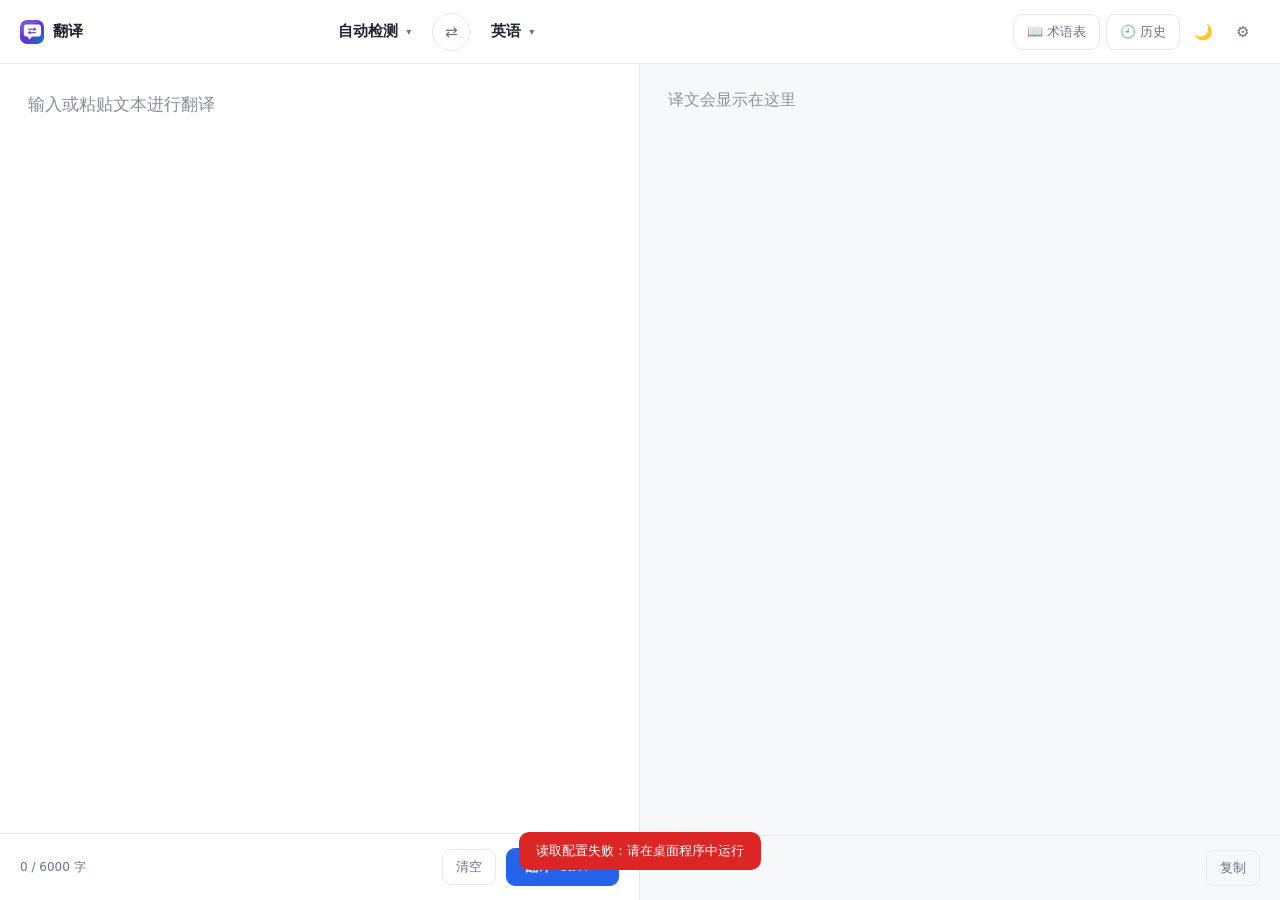
==== commit 9f929786: "feat: v0.0.1-rc.2 浅色主题、可搜索语言面板、居中互换按钮" ====
--- a/host-tauri/web/index.html
+++ b/host-tauri/web/index.html
@@ -1,35 +1,42 @@
 <!doctype html>
-<html lang="zh-CN">
+<html lang="zh-CN" data-theme="light">
 <head>
   <meta charset="utf-8">
   <meta name="viewport" content="width=device-width, initial-scale=1">
   <title>翻译</title>
-  <style>html,body{background:#0f1115;margin:0}</style>
+  <style>html,body{background:#ffffff;margin:0}html[data-theme="dark"],html[data-theme="dark"] body{background:#0f1115}</style>
   <link rel="stylesheet" href="style.css">
 </head>
 <body>
   <header class="topbar">
     <div class="brand">
       <img src="assets/icon-512.png" alt="" class="logo">
-      <span>翻译</span>
+      <span class="brand-name">翻译</span>
     </div>
+
     <div class="lang-bar">
-      <select id="src-lang" class="lang-select" title="源语言">
-        <option value="auto">自动检测</option>
-      </select>
-      <button id="btn-swap" class="icon-btn" title="互换语言">⇄</button>
-      <select id="tgt-lang" class="lang-select" title="目标语言"></select>
+      <button id="btn-src" class="lang-btn">
+        <span id="src-label">自动检测</span>
+        <span class="caret">▾</span>
+      </button>
+      <button id="btn-swap" class="swap-btn" title="互换语言">⇄</button>
+      <button id="btn-tgt" class="lang-btn">
+        <span id="tgt-label">英语</span>
+        <span class="caret">▾</span>
+      </button>
     </div>
+
     <div class="actions">
-      <button id="btn-glossary" class="ghost-btn" title="术语表">📖 术语表</button>
-      <button id="btn-history" class="ghost-btn" title="历史">🕘 历史</button>
-      <button id="btn-settings" class="ghost-btn" title="设置">⚙ 设置</button>
+      <button id="btn-glossary" class="ghost-btn">📖 术语表</button>
+      <button id="btn-history" class="ghost-btn">🕘 历史</button>
+      <button id="btn-theme" class="icon-btn" title="切换主题">🌙</button>
+      <button id="btn-settings" class="icon-btn" title="设置">⚙</button>
     </div>
   </header>
 
   <main class="workspace">
     <section class="pane pane-input">
-      <textarea id="input" placeholder="把要说的话写在这里…" spellcheck="false"></textarea>
+      <textarea id="input" placeholder="输入或粘贴文本进行翻译" spellcheck="false"></textarea>
       <div class="pane-foot">
         <span id="char-count" class="meta">0 / 6000 字</span>
         <div class="foot-actions">
@@ -46,36 +53,39 @@
         <div id="output-error" class="error hidden"></div>
       </div>
       <div class="pane-foot">
-        <div class="tone-group" id="tone-group">
-          <button data-tone="natural" class="tone active">自然</button>
-          <button data-tone="formal" class="tone">正式</button>
-          <button data-tone="casual" class="tone">口语</button>
-          <button data-tone="literal" class="tone">直译</button>
-        </div>
+        <span id="meta" class="meta"></span>
         <div class="foot-actions">
-          <span id="meta" class="meta"></span>
           <button id="btn-copy" class="ghost-btn">复制</button>
         </div>
       </div>
     </section>
   </main>
 
-  <!-- 抽屉：术语表 -->
+  <!-- 语言选择面板 -->
+  <div class="lang-panel" id="lang-panel" hidden>
+    <div class="lang-panel-head">
+      <input id="lang-search" placeholder="搜索语言" autocomplete="off">
+      <button class="icon-btn" data-lang-close>✕</button>
+    </div>
+    <div class="lang-list" id="lang-list"></div>
+  </div>
+
+  <!-- 术语表 -->
   <div class="drawer" id="drawer-glossary" hidden>
     <div class="drawer-head">
       <h2>术语表</h2>
       <button class="icon-btn" data-close>✕</button>
     </div>
-    <p class="hint">固定专有名词的译法，翻译时优先使用。</p>
+    <p class="hint">固定专有名词的译法，翻译时优先生效。</p>
     <div class="glossary-add">
       <input id="glossary-source" placeholder="原文，例如 BIN">
       <input id="glossary-target" placeholder="译文，例如 BIN 码">
       <button id="btn-glossary-add" class="primary-btn">添加</button>
     </div>
-    <div id="glossary-list" class="glossary-list"></div>
+    <div id="glossary-list" class="list"></div>
   </div>
 
-  <!-- 抽屉：历史 -->
+  <!-- 历史 -->
   <div class="drawer" id="drawer-history" hidden>
     <div class="drawer-head">
       <h2>历史记录</h2>
@@ -84,10 +94,10 @@
         <button class="icon-btn" data-close>✕</button>
       </div>
     </div>
-    <div id="history-list" class="history-list"></div>
+    <div id="history-list" class="list"></div>
   </div>
 
-  <!-- 抽屉：设置 -->
+  <!-- 设置 -->
   <div class="drawer" id="drawer-settings" hidden>
     <div class="drawer-head">
       <h2>设置</h2>
@@ -95,17 +105,13 @@
     </div>
 
     <h3>模型</h3>
-    <label class="field">服务商地址
-      <input id="f-base" placeholder="https://api.deepseek.com/v1">
-    </label>
-    <label class="field">API Key
-      <input id="f-key" type="password" placeholder="sk-...">
-    </label>
-    <label class="field">模型名
-      <input id="f-model" placeholder="deepseek-chat">
-    </label>
-    <button id="btn-test-model" class="ghost-btn">测试连接</button>
-    <span id="test-result" class="meta"></span>
+    <label class="field">服务商地址<input id="f-base" placeholder="https://api.deepseek.com/v1"></label>
+    <label class="field">API Key<input id="f-key" type="password" placeholder="sk-..."></label>
+    <label class="field">模型名<input id="f-model" placeholder="deepseek-chat"></label>
+    <div class="row">
+      <button id="btn-test-model" class="ghost-btn">测试连接</button>
+      <span id="test-result" class="meta"></span>
+    </div>
 
     <h3>翻译</h3>
     <label class="field">默认语气
@@ -116,9 +122,7 @@
         <option value="literal">直译</option>
       </select>
     </label>
-    <label class="field">代理（可选）
-      <input id="f-proxy" placeholder="http://127.0.0.1:7890">
-    </label>
+    <label class="field">代理（可选）<input id="f-proxy" placeholder="http://127.0.0.1:7890"></label>
 
     <h3>关于</h3>
     <div class="meta" id="version-label"></div>
--- a/host-tauri/web/style.css
+++ b/host-tauri/web/style.css
@@ -1,16 +1,29 @@
 :root {
+  --bg: #ffffff;
+  --panel: #f7f8fa;
+  --line: #e6e8ee;
+  --text: #1f2430;
+  --muted: #6b7280;
+  --accent: #2563eb;
+  --accent-soft: #eff4ff;
+  --danger: #dc2626;
+  --shadow: 0 12px 32px rgba(16, 24, 40, .12);
+}
+
+html[data-theme="dark"] {
   --bg: #0f1115;
-  --panel: #161a22;
-  --panel-2: #1b2030;
-  --line: #232838;
+  --panel: #171b23;
+  --line: #262b36;
   --text: #e8ecf4;
   --muted: #8b93a7;
-  --accent: #6d4dff;
-  --accent-2: #22d3ee;
+  --accent: #5b8cff;
+  --accent-soft: #1b2436;
   --danger: #f87171;
+  --shadow: 0 16px 40px rgba(0, 0, 0, .5);
 }
 
 * { box-sizing: border-box; }
+[hidden] { display: none !important; }
 
 html, body {
   margin: 0;
@@ -20,104 +33,109 @@
   font-family: "Segoe UI", system-ui, -apple-system, "Microsoft YaHei", sans-serif;
   font-size: 14px;
   overflow: hidden;
-}
-
-button, select, input, textarea {
-  font-family: inherit;
-  font-size: inherit;
-  color: inherit;
-}
-
+  transition: background .15s ease, color .15s ease;
+}
+
+button, select, input, textarea { font-family: inherit; font-size: inherit; color: inherit; }
 .hidden { display: none !important; }
 
-/* 顶栏 */
+/* ---------- 顶栏 ---------- */
 .topbar {
   display: flex;
   align-items: center;
+  height: 64px;
+  padding: 0 20px;
+  border-bottom: 1px solid var(--line);
+  background: var(--bg);
   gap: 16px;
-  height: 56px;
-  padding: 0 18px;
-  border-bottom: 1px solid var(--line);
-  background: var(--panel);
-}
-
-.brand {
+}
+
+.brand { display: flex; align-items: center; gap: 9px; }
+.logo { width: 24px; height: 24px; border-radius: 7px; }
+.brand-name { font-weight: 650; font-size: 15px; letter-spacing: .2px; }
+
+.lang-bar {
+  display: flex;
+  align-items: center;
+  gap: 6px;
+  margin: 0 auto;
+}
+
+.lang-btn {
   display: flex;
   align-items: center;
   gap: 8px;
+  padding: 9px 14px;
+  background: transparent;
+  border: 1px solid transparent;
+  border-radius: 9px;
+  font-size: 15px;
   font-weight: 600;
-  letter-spacing: .3px;
-}
-
-.logo { width: 22px; height: 22px; border-radius: 6px; }
-
-.lang-bar {
-  display: flex;
-  align-items: center;
-  gap: 8px;
-  margin-left: 8px;
-}
-
-.lang-select {
-  background: transparent;
-  border: 1px solid transparent;
-  border-radius: 8px;
-  padding: 6px 10px;
-  font-weight: 600;
-  cursor: pointer;
-}
-.lang-select:hover { border-color: var(--line); background: var(--panel-2); }
-.lang-select:focus { outline: none; border-color: var(--accent); }
-
-.actions { margin-left: auto; display: flex; gap: 6px; }
+  cursor: pointer;
+}
+.lang-btn:hover { background: var(--panel); border-color: var(--line); }
+.lang-btn .caret { font-size: 10px; color: var(--muted); }
+
+.swap-btn {
+  width: 38px; height: 38px;
+  display: grid; place-items: center;
+  background: transparent;
+  border: 1px solid var(--line);
+  border-radius: 50%;
+  color: var(--muted);
+  cursor: pointer;
+  font-size: 15px;
+  transition: transform .25s ease, color .15s ease, border-color .15s ease;
+}
+.swap-btn:hover { color: var(--accent); border-color: var(--accent); transform: rotate(180deg); }
+
+.actions { display: flex; align-items: center; gap: 6px; margin-left: auto; }
 
 .icon-btn, .ghost-btn, .primary-btn {
-  border-radius: 8px;
-  cursor: pointer;
-  transition: background .15s ease, border-color .15s ease, opacity .15s ease;
+  border-radius: 9px;
+  cursor: pointer;
+  transition: background .15s ease, border-color .15s ease, color .15s ease, opacity .15s ease;
 }
 
 .icon-btn {
-  width: 30px; height: 30px;
+  width: 34px; height: 34px;
+  display: grid; place-items: center;
   background: transparent;
   border: 1px solid transparent;
   color: var(--muted);
-}
-.icon-btn:hover { color: var(--text); background: var(--panel-2); border-color: var(--line); }
+  font-size: 15px;
+}
+.icon-btn:hover { background: var(--panel); border-color: var(--line); color: var(--text); }
 
 .ghost-btn {
-  padding: 7px 12px;
+  padding: 8px 13px;
   background: transparent;
   border: 1px solid var(--line);
   color: var(--muted);
-}
-.ghost-btn:hover { color: var(--text); border-color: #3a4260; }
+  font-size: 13px;
+}
+.ghost-btn:hover { color: var(--text); border-color: var(--muted); }
 
 .primary-btn {
-  padding: 8px 16px;
-  background: linear-gradient(135deg, var(--accent), #8b5cf6);
-  border: none;
+  padding: 9px 18px;
+  background: var(--accent);
+  border: 1px solid var(--accent);
   color: #fff;
   font-weight: 600;
-}
-.primary-btn:hover { filter: brightness(1.08); }
+  font-size: 13px;
+}
+.primary-btn:hover { filter: brightness(1.06); }
 .primary-btn:disabled { opacity: .55; cursor: default; filter: none; }
-
-.kbd { font-size: 11px; opacity: .7; margin-left: 4px; }
-
-/* 工作区 */
+.kbd { font-size: 11px; opacity: .75; margin-left: 4px; }
+
+/* ---------- 工作区 ---------- */
 .workspace {
   display: grid;
   grid-template-columns: 1fr 1fr;
-  height: calc(100% - 56px);
-}
-
-.pane {
-  display: flex;
-  flex-direction: column;
-  min-width: 0;
-  background: var(--bg);
-}
+  height: calc(100% - 64px);
+}
+
+.pane { display: flex; flex-direction: column; min-width: 0; background: var(--bg); }
 .pane-input { border-right: 1px solid var(--line); }
 .pane-output { background: var(--panel); }
 
@@ -127,166 +145,188 @@
   border: none;
   outline: none;
   background: transparent;
-  padding: 22px 24px;
-  font-size: 15px;
-  line-height: 1.7;
-}
-#input::placeholder { color: #5b6379; }
+  padding: 26px 28px;
+  font-size: 17px;
+  line-height: 1.75;
+}
+#input::placeholder { color: var(--muted); opacity: .8; }
 
 .pane-foot {
   display: flex;
   align-items: center;
   gap: 12px;
-  padding: 12px 18px;
+  padding: 14px 20px;
   border-top: 1px solid var(--line);
 }
 .foot-actions { margin-left: auto; display: flex; align-items: center; gap: 10px; }
-
 .meta { color: var(--muted); font-size: 12px; }
 
-.output-body { flex: 1; overflow: auto; padding: 22px 24px; }
-
-.placeholder {
-  color: #5b6379;
-  font-size: 15px;
-}
+.output-body { flex: 1; overflow: auto; padding: 26px 28px; }
+.placeholder { color: var(--muted); opacity: .75; font-size: 16px; }
 
 .output {
   margin: 0;
-  font-family: "Segoe UI", "Microsoft YaHei", sans-serif;
-  font-size: 18px;
-  line-height: 1.7;
+  font-family: inherit;
+  font-size: 19px;
+  line-height: 1.8;
   white-space: pre-wrap;
   word-break: break-word;
   user-select: text;
 }
 
-.error {
-  color: var(--danger);
+.error { color: var(--danger); font-size: 14px; line-height: 1.7; white-space: pre-wrap; }
+
+/* ---------- 语言面板 ---------- */
+.lang-panel {
+  position: fixed;
+  top: 72px;
+  left: 50%;
+  transform: translateX(-50%);
+  width: min(560px, 92vw);
+  max-height: min(560px, 76vh);
+  display: flex;
+  flex-direction: column;
+  background: var(--bg);
+  border: 1px solid var(--line);
+  border-radius: 14px;
+  box-shadow: var(--shadow);
+  z-index: 40;
+  overflow: hidden;
+}
+
+.lang-panel-head {
+  display: flex;
+  align-items: center;
+  gap: 8px;
+  padding: 12px 14px;
+  border-bottom: 1px solid var(--line);
+}
+.lang-panel-head input {
+  flex: 1;
+  padding: 10px 12px;
+  border: 1px solid var(--line);
+  border-radius: 9px;
+  background: var(--panel);
+  outline: none;
+}
+.lang-panel-head input:focus { border-color: var(--accent); }
+
+.lang-list {
+  padding: 8px;
+  overflow: auto;
+  columns: 2;
+  column-gap: 6px;
+}
+.lang-item {
+  break-inside: avoid;
+  padding: 9px 12px;
+  border-radius: 8px;
+  cursor: pointer;
   font-size: 14px;
-  line-height: 1.6;
-  white-space: pre-wrap;
-}
-
-/* 语气 */
-.tone-group {
-  display: flex;
-  gap: 4px;
-  background: var(--panel-2);
-  padding: 3px;
-  border-radius: 9px;
-}
-.tone {
-  border: none;
-  background: transparent;
+}
+.lang-item:hover { background: var(--accent-soft); color: var(--accent); }
+.lang-item.active { color: var(--accent); font-weight: 600; }
+.lang-caption {
+  break-inside: avoid;
+  padding: 10px 12px 4px;
+  font-size: 11px;
   color: var(--muted);
-  padding: 5px 12px;
-  border-radius: 7px;
-  cursor: pointer;
-  font-size: 13px;
-}
-.tone:hover { color: var(--text); }
-.tone.active { background: var(--accent); color: #fff; }
-
-/* 抽屉 */
+  text-transform: uppercase;
+  letter-spacing: .5px;
+}
+
+/* ---------- 抽屉 ---------- */
 .drawer {
   position: fixed;
   top: 0; right: 0; bottom: 0;
-  width: min(420px, 92vw);
-  background: var(--panel);
+  width: min(430px, 94vw);
+  background: var(--bg);
   border-left: 1px solid var(--line);
-  box-shadow: -24px 0 60px rgba(0,0,0,.45);
-  padding: 18px 20px;
+  box-shadow: var(--shadow);
+  padding: 20px 22px;
   overflow: auto;
-  z-index: 30;
+  z-index: 45;
   animation: slide-in .16s ease;
 }
-@keyframes slide-in { from { transform: translateX(12px); opacity: 0; } to { transform: none; opacity: 1; } }
-
-.drawer-head {
-  display: flex;
-  align-items: center;
-  justify-content: space-between;
-  margin-bottom: 6px;
-}
-.drawer-head h2 { font-size: 16px; margin: 0; }
-.drawer h3 { font-size: 13px; color: var(--muted); margin: 22px 0 8px; font-weight: 600; }
-
-.hint { color: var(--muted); font-size: 12px; margin: 0 0 14px; line-height: 1.6; }
-
-.field { display: block; margin-bottom: 12px; color: var(--muted); font-size: 12px; }
+@keyframes slide-in { from { transform: translateX(14px); opacity: 0 } to { transform: none; opacity: 1 } }
+
+.drawer-head { display: flex; align-items: center; justify-content: space-between; margin-bottom: 4px; }
+.drawer-head h2 { font-size: 17px; margin: 0; }
+.drawer h3 { font-size: 12px; color: var(--muted); margin: 24px 0 10px; font-weight: 600; letter-spacing: .4px; }
+
+.hint { color: var(--muted); font-size: 12.5px; margin: 0 0 16px; line-height: 1.65; }
+
+.field { display: block; margin-bottom: 14px; color: var(--muted); font-size: 12px; }
 .field input, .field select {
   display: block;
   width: 100%;
   margin-top: 6px;
+  padding: 10px 12px;
+  background: var(--panel);
+  border: 1px solid var(--line);
+  border-radius: 9px;
+  color: var(--text);
+  font-size: 13.5px;
+  outline: none;
+}
+.field input:focus, .field select:focus { border-color: var(--accent); }
+
+.row { display: flex; align-items: center; gap: 10px; }
+
+.glossary-add { display: grid; grid-template-columns: 1fr 1fr auto; gap: 8px; margin-bottom: 16px; }
+.glossary-add input {
   padding: 9px 11px;
-  background: var(--panel-2);
-  border: 1px solid var(--line);
-  border-radius: 8px;
-  color: var(--text);
-  font-size: 13px;
-}
-.field input:focus, .field select:focus { outline: none; border-color: var(--accent); }
-
-.glossary-add {
-  display: grid;
-  grid-template-columns: 1fr 1fr auto;
-  gap: 8px;
-  margin-bottom: 14px;
-}
-.glossary-add input {
-  padding: 8px 10px;
-  background: var(--panel-2);
-  border: 1px solid var(--line);
-  border-radius: 8px;
-}
-.glossary-list, .history-list { display: flex; flex-direction: column; gap: 6px; }
+  background: var(--panel);
+  border: 1px solid var(--line);
+  border-radius: 9px;
+  outline: none;
+}
+.glossary-add input:focus { border-color: var(--accent); }
+
+.list { display: flex; flex-direction: column; gap: 7px; }
 
 .glossary-row {
-  display: flex;
-  align-items: center;
-  gap: 8px;
-  padding: 8px 10px;
-  background: var(--panel-2);
-  border: 1px solid var(--line);
-  border-radius: 8px;
-  font-size: 13px;
+  display: flex; align-items: center; gap: 9px;
+  padding: 9px 12px;
+  background: var(--panel);
+  border: 1px solid var(--line);
+  border-radius: 9px;
+  font-size: 13.5px;
 }
 .glossary-row .src { color: var(--muted); }
-.glossary-row .arrow { color: #4b5570; }
+.glossary-row .arrow { color: var(--muted); opacity: .6; }
 .glossary-row .tgt { flex: 1; }
-.glossary-row button { border: none; background: transparent; color: #6b7488; cursor: pointer; }
+.glossary-row button { border: none; background: transparent; color: var(--muted); cursor: pointer; }
 .glossary-row button:hover { color: var(--danger); }
 
 .history-row {
-  padding: 10px 12px;
-  background: var(--panel-2);
-  border: 1px solid var(--line);
-  border-radius: 8px;
-  cursor: pointer;
-  font-size: 13px;
+  padding: 11px 13px;
+  background: var(--panel);
+  border: 1px solid var(--line);
+  border-radius: 9px;
+  cursor: pointer;
+  font-size: 13.5px;
 }
 .history-row:hover { border-color: var(--accent); }
-.history-row .htop { display: flex; justify-content: space-between; color: var(--muted); font-size: 11px; margin-bottom: 4px; }
-.history-row .hsrc { color: var(--text); overflow: hidden; text-overflow: ellipsis; white-space: nowrap; }
-
-.drawer-actions { margin-top: 18px; display: flex; justify-content: flex-end; }
-
-/* 提示 */
+.history-row .htop { display: flex; justify-content: space-between; color: var(--muted); font-size: 11.5px; margin-bottom: 5px; }
+.history-row .hsrc { overflow: hidden; text-overflow: ellipsis; white-space: nowrap; }
+
+.drawer-actions { margin-top: 20px; display: flex; justify-content: flex-end; }
+
+/* ---------- 提示 ---------- */
 .toast {
   position: fixed;
-  left: 50%; bottom: 28px;
+  left: 50%; bottom: 30px;
   transform: translateX(-50%) translateY(8px);
-  background: rgba(24, 30, 44, .96);
-  border: 1px solid var(--line);
-  color: var(--text);
-  padding: 9px 16px;
+  background: var(--text);
+  color: var(--bg);
+  padding: 10px 17px;
   border-radius: 10px;
   font-size: 13px;
   opacity: 0;
   pointer-events: none;
   transition: opacity .18s ease, transform .18s ease;
-  z-index: 50;
+  z-index: 60;
 }
 .toast.show { opacity: 1; transform: translateX(-50%) translateY(0); }
-.toast.err { border-color: rgba(248,113,113,.5); color: #fca5a5; }
+.toast.err { background: var(--danger); color: #fff; }
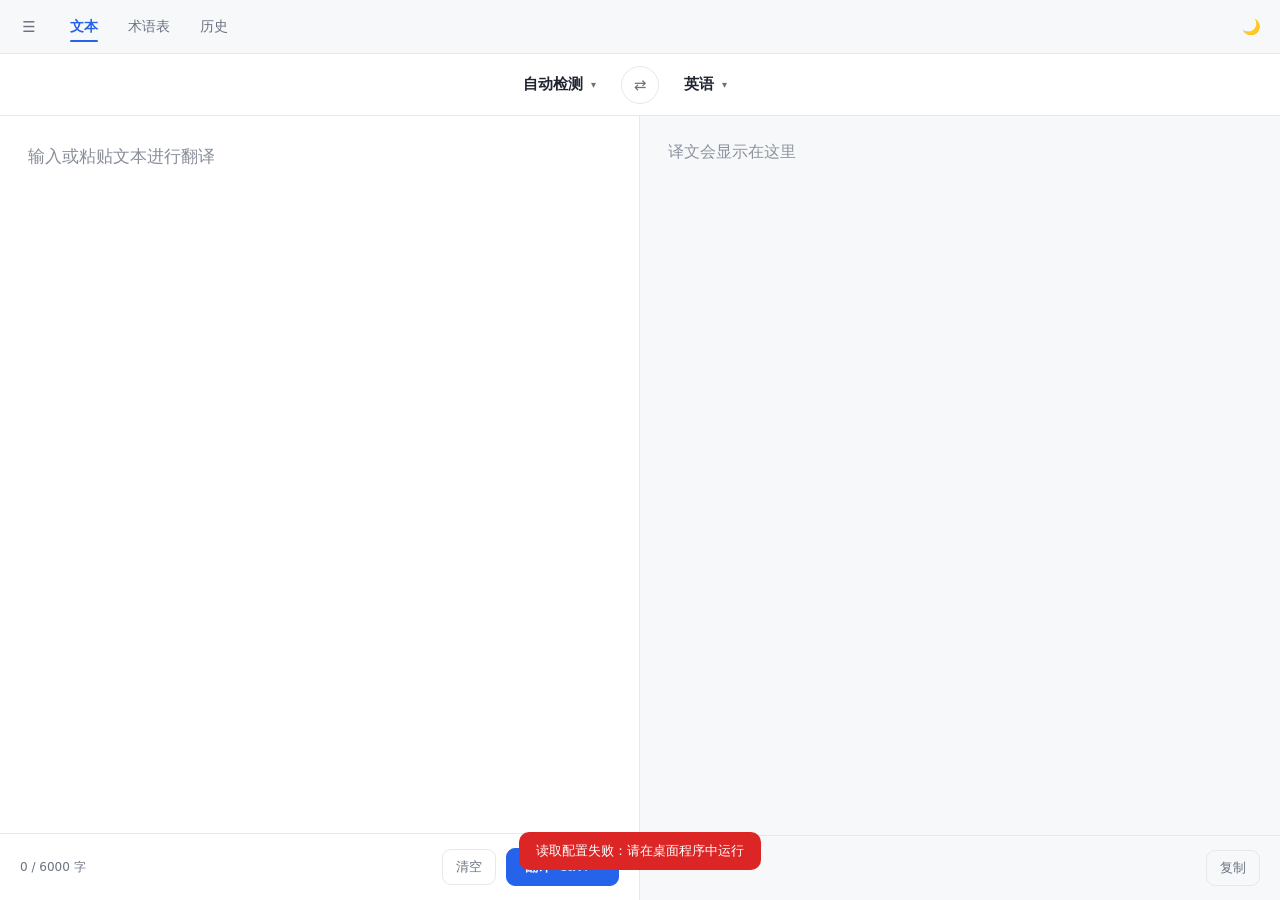
==== commit 14833d88: "feat: v0.0.1-rc.4 顶栏标签式布局、⇄ 内容互换、历史 500 条上限" ====
--- a/host-tauri/web/index.html
+++ b/host-tauri/web/index.html
@@ -9,92 +9,105 @@
 </head>
 <body>
   <header class="topbar">
-    <div class="brand">
-      <img src="assets/icon-512.png" alt="" class="logo">
-      <span class="brand-name">翻译</span>
+    <div class="menu-wrap">
+      <button id="btn-menu" class="icon-btn" title="菜单">☰</button>
+      <div class="menu-pop" id="menu-pop" hidden>
+        <button class="menu-item" data-menu="settings">设置</button>
+        <button class="menu-item" data-menu="data">打开数据目录</button>
+        <button class="menu-item" data-menu="about">关于</button>
+        <div class="menu-sep"></div>
+        <button class="menu-item" data-menu="quit">退出</button>
+      </div>
     </div>
 
-    <div class="lang-bar">
-      <button id="btn-src" class="lang-btn">
-        <span id="src-label">自动检测</span>
-        <span class="caret">▾</span>
-      </button>
-      <button id="btn-swap" class="swap-btn" title="互换语言">⇄</button>
-      <button id="btn-tgt" class="lang-btn">
-        <span id="tgt-label">英语</span>
-        <span class="caret">▾</span>
-      </button>
-    </div>
+    <nav class="tabs">
+      <button class="tab active" data-view="text">文本</button>
+      <button class="tab" data-view="glossary">术语表</button>
+      <button class="tab" data-view="history">历史</button>
+    </nav>
 
-    <div class="actions">
-      <button id="btn-glossary" class="ghost-btn">📖 术语表</button>
-      <button id="btn-history" class="ghost-btn">🕘 历史</button>
+    <div class="top-right">
       <button id="btn-theme" class="icon-btn" title="切换主题">🌙</button>
-      <button id="btn-settings" class="icon-btn" title="设置">⚙</button>
     </div>
   </header>
 
-  <main class="workspace">
-    <section class="pane pane-input">
-      <textarea id="input" placeholder="输入或粘贴文本进行翻译" spellcheck="false"></textarea>
-      <div class="pane-foot">
-        <span id="char-count" class="meta">0 / 6000 字</span>
-        <div class="foot-actions">
-          <button id="btn-clear" class="ghost-btn">清空</button>
-          <button id="btn-translate" class="primary-btn">翻译 <span class="kbd">Ctrl+↵</span></button>
-        </div>
+  <div class="langbar" id="langbar">
+    <button id="btn-src" class="lang-btn">
+      <span id="src-label">自动检测</span>
+      <span class="caret">▾</span>
+    </button>
+    <button id="btn-swap" class="swap-btn" title="互换语言并翻译回去">⇄</button>
+    <button id="btn-tgt" class="lang-btn">
+      <span id="tgt-label">英语</span>
+      <span class="caret">▾</span>
+    </button>
+  </div>
+
+  <main class="main">
+    <!-- 文本 -->
+    <section class="view active" id="view-text">
+      <div class="workspace">
+        <section class="pane pane-input">
+          <textarea id="input" placeholder="输入或粘贴文本进行翻译" spellcheck="false"></textarea>
+          <div class="pane-foot">
+            <span id="char-count" class="meta">0 / 6000 字</span>
+            <div class="foot-actions">
+              <button id="btn-clear" class="ghost-btn">清空</button>
+              <button id="btn-translate" class="primary-btn">翻译 <span class="kbd">Ctrl+↵</span></button>
+            </div>
+          </div>
+        </section>
+
+        <section class="pane pane-output">
+          <div class="output-body">
+            <div id="output-placeholder" class="placeholder">译文会显示在这里</div>
+            <pre id="output" class="output hidden"></pre>
+            <div id="output-error" class="error hidden"></div>
+          </div>
+          <div class="pane-foot">
+            <span id="meta" class="meta"></span>
+            <div class="foot-actions">
+              <button id="btn-copy" class="ghost-btn">复制</button>
+            </div>
+          </div>
+        </section>
       </div>
     </section>
 
-    <section class="pane pane-output">
-      <div class="output-body">
-        <div id="output-placeholder" class="placeholder">译文会显示在这里</div>
-        <pre id="output" class="output hidden"></pre>
-        <div id="output-error" class="error hidden"></div>
+    <!-- 术语表 -->
+    <section class="view" id="view-glossary">
+      <div class="page">
+        <h1>术语表</h1>
+        <p class="hint">把品牌名、行业词的译法固定下来，翻译时强制按这里的结果输出，避免每次译得不一样。</p>
+        <div class="glossary-add">
+          <input id="glossary-source" placeholder="原文，例如 Jian Zhan">
+          <input id="glossary-target" placeholder="译文，例如 建盏">
+          <button id="btn-glossary-add" class="primary-btn">添加</button>
+        </div>
+        <div id="glossary-list" class="list"></div>
       </div>
-      <div class="pane-foot">
-        <span id="meta" class="meta"></span>
-        <div class="foot-actions">
-          <button id="btn-copy" class="ghost-btn">复制</button>
+    </section>
+
+    <!-- 历史 -->
+    <section class="view" id="view-history">
+      <div class="page">
+        <div class="page-head">
+          <h1>历史记录</h1>
+          <button id="btn-history-clear" class="ghost-btn">清空</button>
         </div>
+        <p class="hint">最近 500 条，点击任意一条可回填并重新翻译。</p>
+        <div id="history-list" class="list"></div>
       </div>
     </section>
   </main>
 
-  <!-- 语言选择面板 -->
+  <!-- 语言面板 -->
   <div class="lang-panel" id="lang-panel" hidden>
     <div class="lang-panel-head">
       <input id="lang-search" placeholder="搜索语言" autocomplete="off">
       <button class="icon-btn" data-lang-close>✕</button>
     </div>
     <div class="lang-list" id="lang-list"></div>
-  </div>
-
-  <!-- 术语表 -->
-  <div class="drawer" id="drawer-glossary" hidden>
-    <div class="drawer-head">
-      <h2>术语表</h2>
-      <button class="icon-btn" data-close>✕</button>
-    </div>
-    <p class="hint">固定专有名词的译法，翻译时优先生效。</p>
-    <div class="glossary-add">
-      <input id="glossary-source" placeholder="原文，例如 BIN">
-      <input id="glossary-target" placeholder="译文，例如 BIN 码">
-      <button id="btn-glossary-add" class="primary-btn">添加</button>
-    </div>
-    <div id="glossary-list" class="list"></div>
-  </div>
-
-  <!-- 历史 -->
-  <div class="drawer" id="drawer-history" hidden>
-    <div class="drawer-head">
-      <h2>历史记录</h2>
-      <div>
-        <button id="btn-history-clear" class="ghost-btn">清空</button>
-        <button class="icon-btn" data-close>✕</button>
-      </div>
-    </div>
-    <div id="history-list" class="list"></div>
   </div>
 
   <!-- 设置 -->
@@ -124,6 +137,12 @@
     </label>
     <label class="field">代理（可选）<input id="f-proxy" placeholder="http://127.0.0.1:7890"></label>
 
+    <h3>更新</h3>
+    <div class="row">
+      <button id="btn-check-update" class="ghost-btn">检查更新</button>
+      <span id="update-result" class="meta"></span>
+    </div>
+
     <h3>关于</h3>
     <div class="meta" id="version-label"></div>
     <div class="drawer-actions">
--- a/host-tauri/web/style.css
+++ b/host-tauri/web/style.css
@@ -24,54 +24,99 @@
 
 * { box-sizing: border-box; }
 [hidden] { display: none !important; }
+.hidden { display: none !important; }
 
 html, body {
-  margin: 0;
-  height: 100%;
+  margin: 0; height: 100%;
+  background: var(--bg); color: var(--text);
+  font-family: "Segoe UI", system-ui, -apple-system, "Microsoft YaHei", sans-serif;
+  font-size: 14px; overflow: hidden;
+  transition: background .15s ease, color .15s ease;
+}
+
+button, select, input, textarea { font-family: inherit; font-size: inherit; color: inherit; }
+
+/* 顶栏 */
+.topbar {
+  display: flex; align-items: center; gap: 10px;
+  height: 54px; padding: 0 12px;
+  border-bottom: 1px solid var(--line);
+  background: var(--panel);
+  position: relative;
+}
+
+.menu-wrap { position: relative; }
+
+.menu-pop {
+  position: absolute; top: 40px; left: 0;
+  min-width: 170px;
   background: var(--bg);
-  color: var(--text);
-  font-family: "Segoe UI", system-ui, -apple-system, "Microsoft YaHei", sans-serif;
-  font-size: 14px;
-  overflow: hidden;
-  transition: background .15s ease, color .15s ease;
-}
-
-button, select, input, textarea { font-family: inherit; font-size: inherit; color: inherit; }
-.hidden { display: none !important; }
-
-/* ---------- 顶栏 ---------- */
-.topbar {
-  display: flex;
-  align-items: center;
-  height: 64px;
-  padding: 0 20px;
+  border: 1px solid var(--line);
+  border-radius: 10px;
+  box-shadow: var(--shadow);
+  padding: 6px;
+  z-index: 50;
+}
+.menu-item {
+  display: block; width: 100%; text-align: left;
+  padding: 9px 12px; border: none; background: transparent;
+  border-radius: 7px; cursor: pointer; font-size: 13px;
+}
+.menu-item:hover { background: var(--accent-soft); color: var(--accent); }
+.menu-sep { height: 1px; background: var(--line); margin: 6px 4px; }
+
+.tabs { display: flex; gap: 2px; }
+.tab {
+  position: relative;
+  padding: 8px 14px;
+  border: none; background: transparent;
+  color: var(--muted); font-size: 14px;
+  cursor: pointer; border-radius: 8px;
+}
+.tab:hover { color: var(--text); background: rgba(0,0,0,.03); }
+html[data-theme="dark"] .tab:hover { background: rgba(255,255,255,.05); }
+.tab.active { color: var(--accent); font-weight: 600; }
+.tab.active::after {
+  content: ""; position: absolute; left: 14px; right: 14px; bottom: 2px;
+  height: 2px; border-radius: 2px; background: var(--accent);
+}
+
+.top-right { margin-left: auto; display: flex; gap: 6px; }
+
+.icon-btn, .ghost-btn, .primary-btn {
+  border-radius: 9px; cursor: pointer;
+  transition: background .15s ease, border-color .15s ease, color .15s ease, opacity .15s ease;
+}
+.icon-btn {
+  width: 34px; height: 34px; display: grid; place-items: center;
+  background: transparent; border: 1px solid transparent;
+  color: var(--muted); font-size: 15px;
+}
+.icon-btn:hover { background: var(--bg); border-color: var(--line); color: var(--text); }
+.ghost-btn { padding: 8px 13px; background: transparent; border: 1px solid var(--line); color: var(--muted); font-size: 13px; }
+.ghost-btn:hover { color: var(--text); border-color: var(--muted); }
+.primary-btn { padding: 9px 18px; background: var(--accent); border: 1px solid var(--accent); color: #fff; font-weight: 600; font-size: 13px; }
+.primary-btn:hover { filter: brightness(1.06); }
+.primary-btn:disabled { opacity: .55; cursor: default; filter: none; }
+.kbd { font-size: 11px; opacity: .75; margin-left: 4px; }
+
+/* 语言栏 */
+.langbar {
+  display: grid; grid-template-columns: 1fr auto 1fr;
+  align-items: center; justify-items: center; gap: 10px;
+  height: 62px; padding: 0 24px;
   border-bottom: 1px solid var(--line);
   background: var(--bg);
-  gap: 16px;
-}
-
-.brand { display: flex; align-items: center; gap: 9px; }
-.logo { width: 24px; height: 24px; border-radius: 7px; }
-.brand-name { font-weight: 650; font-size: 15px; letter-spacing: .2px; }
-
-.lang-bar {
-  display: flex;
-  align-items: center;
-  gap: 6px;
-  margin: 0 auto;
-}
+  position: relative;
+}
+#btn-src { justify-self: end; }
+#btn-tgt { justify-self: start; }
 
 .lang-btn {
-  display: flex;
-  align-items: center;
-  gap: 8px;
+  display: flex; align-items: center; gap: 8px;
   padding: 9px 14px;
-  background: transparent;
-  border: 1px solid transparent;
-  border-radius: 9px;
-  font-size: 15px;
-  font-weight: 600;
-  cursor: pointer;
+  background: transparent; border: 1px solid transparent; border-radius: 9px;
+  font-size: 15px; font-weight: 600; cursor: pointer;
 }
 .lang-btn:hover { background: var(--panel); border-color: var(--line); }
 .lang-btn .caret { font-size: 10px; color: var(--muted); }
@@ -79,254 +124,129 @@
 .swap-btn {
   width: 38px; height: 38px;
   display: grid; place-items: center;
-  background: transparent;
-  border: 1px solid var(--line);
-  border-radius: 50%;
-  color: var(--muted);
-  cursor: pointer;
-  font-size: 15px;
+  background: transparent; border: 1px solid var(--line); border-radius: 50%;
+  color: var(--muted); cursor: pointer; font-size: 15px;
   transition: transform .25s ease, color .15s ease, border-color .15s ease;
 }
 .swap-btn:hover { color: var(--accent); border-color: var(--accent); transform: rotate(180deg); }
 
-.actions { display: flex; align-items: center; gap: 6px; margin-left: auto; }
-
-.icon-btn, .ghost-btn, .primary-btn {
-  border-radius: 9px;
-  cursor: pointer;
-  transition: background .15s ease, border-color .15s ease, color .15s ease, opacity .15s ease;
-}
-
-.icon-btn {
-  width: 34px; height: 34px;
-  display: grid; place-items: center;
-  background: transparent;
-  border: 1px solid transparent;
-  color: var(--muted);
-  font-size: 15px;
-}
-.icon-btn:hover { background: var(--panel); border-color: var(--line); color: var(--text); }
-
-.ghost-btn {
-  padding: 8px 13px;
-  background: transparent;
-  border: 1px solid var(--line);
-  color: var(--muted);
-  font-size: 13px;
-}
-.ghost-btn:hover { color: var(--text); border-color: var(--muted); }
-
-.primary-btn {
-  padding: 9px 18px;
-  background: var(--accent);
-  border: 1px solid var(--accent);
-  color: #fff;
-  font-weight: 600;
-  font-size: 13px;
-}
-.primary-btn:hover { filter: brightness(1.06); }
-.primary-btn:disabled { opacity: .55; cursor: default; filter: none; }
-.kbd { font-size: 11px; opacity: .75; margin-left: 4px; }
-
-/* ---------- 工作区 ---------- */
-.workspace {
-  display: grid;
-  grid-template-columns: 1fr 1fr;
-  height: calc(100% - 64px);
-}
-
+/* 主区 */
+.main { height: calc(100% - 116px); overflow: hidden; }
+.view { display: none; height: 100%; }
+.view.active { display: block; }
+
+.workspace { display: grid; grid-template-columns: 1fr 1fr; height: 100%; }
 .pane { display: flex; flex-direction: column; min-width: 0; background: var(--bg); }
 .pane-input { border-right: 1px solid var(--line); }
 .pane-output { background: var(--panel); }
 
 #input {
-  flex: 1;
-  resize: none;
-  border: none;
-  outline: none;
-  background: transparent;
-  padding: 26px 28px;
-  font-size: 17px;
-  line-height: 1.75;
+  flex: 1; resize: none; border: none; outline: none; background: transparent;
+  padding: 26px 28px; font-size: 17px; line-height: 1.75;
 }
 #input::placeholder { color: var(--muted); opacity: .8; }
 
 .pane-foot {
-  display: flex;
-  align-items: center;
-  gap: 12px;
-  padding: 14px 20px;
-  border-top: 1px solid var(--line);
+  display: flex; align-items: center; gap: 12px;
+  padding: 14px 20px; border-top: 1px solid var(--line);
 }
 .foot-actions { margin-left: auto; display: flex; align-items: center; gap: 10px; }
 .meta { color: var(--muted); font-size: 12px; }
 
 .output-body { flex: 1; overflow: auto; padding: 26px 28px; }
 .placeholder { color: var(--muted); opacity: .75; font-size: 16px; }
-
 .output {
-  margin: 0;
-  font-family: inherit;
-  font-size: 19px;
-  line-height: 1.8;
-  white-space: pre-wrap;
-  word-break: break-word;
-  user-select: text;
-}
-
+  margin: 0; font-family: inherit; font-size: 19px; line-height: 1.8;
+  white-space: pre-wrap; word-break: break-word; user-select: text;
+}
 .error { color: var(--danger); font-size: 14px; line-height: 1.7; white-space: pre-wrap; }
 
-/* ---------- 语言面板 ---------- */
-.lang-panel {
-  position: fixed;
-  top: 72px;
-  left: 50%;
-  transform: translateX(-50%);
-  width: min(560px, 92vw);
-  max-height: min(560px, 76vh);
-  display: flex;
-  flex-direction: column;
-  background: var(--bg);
-  border: 1px solid var(--line);
-  border-radius: 14px;
-  box-shadow: var(--shadow);
-  z-index: 40;
-  overflow: hidden;
-}
-
-.lang-panel-head {
-  display: flex;
-  align-items: center;
-  gap: 8px;
-  padding: 12px 14px;
-  border-bottom: 1px solid var(--line);
-}
-.lang-panel-head input {
-  flex: 1;
-  padding: 10px 12px;
-  border: 1px solid var(--line);
-  border-radius: 9px;
-  background: var(--panel);
-  outline: none;
-}
-.lang-panel-head input:focus { border-color: var(--accent); }
-
-.lang-list {
-  padding: 8px;
-  overflow: auto;
-  columns: 2;
-  column-gap: 6px;
-}
-.lang-item {
-  break-inside: avoid;
-  padding: 9px 12px;
-  border-radius: 8px;
-  cursor: pointer;
-  font-size: 14px;
-}
-.lang-item:hover { background: var(--accent-soft); color: var(--accent); }
-.lang-item.active { color: var(--accent); font-weight: 600; }
-.lang-caption {
-  break-inside: avoid;
-  padding: 10px 12px 4px;
-  font-size: 11px;
-  color: var(--muted);
-  text-transform: uppercase;
-  letter-spacing: .5px;
-}
-
-/* ---------- 抽屉 ---------- */
-.drawer {
-  position: fixed;
-  top: 0; right: 0; bottom: 0;
-  width: min(430px, 94vw);
-  background: var(--bg);
-  border-left: 1px solid var(--line);
-  box-shadow: var(--shadow);
-  padding: 20px 22px;
-  overflow: auto;
-  z-index: 45;
-  animation: slide-in .16s ease;
-}
-@keyframes slide-in { from { transform: translateX(14px); opacity: 0 } to { transform: none; opacity: 1 } }
-
-.drawer-head { display: flex; align-items: center; justify-content: space-between; margin-bottom: 4px; }
-.drawer-head h2 { font-size: 17px; margin: 0; }
-.drawer h3 { font-size: 12px; color: var(--muted); margin: 24px 0 10px; font-weight: 600; letter-spacing: .4px; }
-
-.hint { color: var(--muted); font-size: 12.5px; margin: 0 0 16px; line-height: 1.65; }
-
-.field { display: block; margin-bottom: 14px; color: var(--muted); font-size: 12px; }
-.field input, .field select {
-  display: block;
-  width: 100%;
-  margin-top: 6px;
-  padding: 10px 12px;
-  background: var(--panel);
-  border: 1px solid var(--line);
-  border-radius: 9px;
-  color: var(--text);
-  font-size: 13.5px;
-  outline: none;
-}
-.field input:focus, .field select:focus { border-color: var(--accent); }
-
-.row { display: flex; align-items: center; gap: 10px; }
-
-.glossary-add { display: grid; grid-template-columns: 1fr 1fr auto; gap: 8px; margin-bottom: 16px; }
+/* 术语表 / 历史页 */
+.page { max-width: 860px; margin: 0 auto; padding: 30px 32px 48px; height: 100%; overflow: auto; }
+.page h1 { font-size: 20px; margin: 0 0 8px; }
+.page-head { display: flex; align-items: center; justify-content: space-between; }
+.hint { color: var(--muted); font-size: 13px; line-height: 1.7; margin: 0 0 20px; }
+
+.glossary-add { display: grid; grid-template-columns: 1fr 1fr auto; gap: 10px; margin-bottom: 18px; }
 .glossary-add input {
-  padding: 9px 11px;
-  background: var(--panel);
-  border: 1px solid var(--line);
-  border-radius: 9px;
-  outline: none;
+  padding: 10px 12px; background: var(--panel); border: 1px solid var(--line);
+  border-radius: 9px; outline: none;
 }
 .glossary-add input:focus { border-color: var(--accent); }
 
-.list { display: flex; flex-direction: column; gap: 7px; }
+.list { display: flex; flex-direction: column; gap: 8px; }
 
 .glossary-row {
-  display: flex; align-items: center; gap: 9px;
-  padding: 9px 12px;
-  background: var(--panel);
-  border: 1px solid var(--line);
-  border-radius: 9px;
-  font-size: 13.5px;
-}
-.glossary-row .src { color: var(--muted); }
+  display: flex; align-items: center; gap: 10px;
+  padding: 11px 14px; background: var(--panel);
+  border: 1px solid var(--line); border-radius: 10px; font-size: 14px;
+}
+.glossary-row .src { color: var(--muted); min-width: 120px; }
 .glossary-row .arrow { color: var(--muted); opacity: .6; }
 .glossary-row .tgt { flex: 1; }
 .glossary-row button { border: none; background: transparent; color: var(--muted); cursor: pointer; }
 .glossary-row button:hover { color: var(--danger); }
 
 .history-row {
-  padding: 11px 13px;
-  background: var(--panel);
-  border: 1px solid var(--line);
-  border-radius: 9px;
-  cursor: pointer;
-  font-size: 13.5px;
+  padding: 12px 14px; background: var(--panel);
+  border: 1px solid var(--line); border-radius: 10px; cursor: pointer; font-size: 14px;
 }
 .history-row:hover { border-color: var(--accent); }
-.history-row .htop { display: flex; justify-content: space-between; color: var(--muted); font-size: 11.5px; margin-bottom: 5px; }
+.history-row .htop { display: flex; justify-content: space-between; color: var(--muted); font-size: 11.5px; margin-bottom: 6px; }
 .history-row .hsrc { overflow: hidden; text-overflow: ellipsis; white-space: nowrap; }
-
+.history-row .hout { color: var(--muted); font-size: 12.5px; margin-top: 4px; overflow: hidden; text-overflow: ellipsis; white-space: nowrap; }
+
+/* 语言面板 */
+.lang-panel {
+  position: fixed; top: 64px; left: 50%; transform: translateX(-50%);
+  width: min(560px, 92vw); max-height: min(520px, 70vh);
+  display: flex; flex-direction: column;
+  background: var(--bg); border: 1px solid var(--line);
+  border-radius: 14px; box-shadow: var(--shadow); z-index: 40; overflow: hidden;
+}
+.lang-panel-head { display: flex; align-items: center; gap: 8px; padding: 12px 14px; border-bottom: 1px solid var(--line); }
+.lang-panel-head input {
+  flex: 1; padding: 10px 12px; border: 1px solid var(--line); border-radius: 9px;
+  background: var(--panel); outline: none;
+}
+.lang-panel-head input:focus { border-color: var(--accent); }
+.lang-list { padding: 8px; overflow: auto; columns: 2; column-gap: 6px; }
+.lang-item { break-inside: avoid; padding: 9px 12px; border-radius: 8px; cursor: pointer; font-size: 14px; }
+.lang-item:hover { background: var(--accent-soft); color: var(--accent); }
+.lang-item.active { color: var(--accent); font-weight: 600; }
+.lang-caption { break-inside: avoid; padding: 10px 12px 4px; font-size: 11px; color: var(--muted); letter-spacing: .5px; }
+
+/* 设置抽屉 */
+.drawer {
+  position: fixed; top: 0; right: 0; bottom: 0;
+  width: min(430px, 94vw);
+  background: var(--bg); border-left: 1px solid var(--line);
+  box-shadow: var(--shadow); padding: 20px 22px; overflow: auto; z-index: 45;
+  animation: slide-in .16s ease;
+}
+@keyframes slide-in { from { transform: translateX(14px); opacity: 0 } to { transform: none; opacity: 1 } }
+.drawer-head { display: flex; align-items: center; justify-content: space-between; margin-bottom: 4px; }
+.drawer-head h2 { font-size: 17px; margin: 0; }
+.drawer h3 { font-size: 12px; color: var(--muted); margin: 24px 0 10px; font-weight: 600; letter-spacing: .4px; }
+
+.field { display: block; margin-bottom: 14px; color: var(--muted); font-size: 12px; }
+.field input, .field select {
+  display: block; width: 100%; margin-top: 6px; padding: 10px 12px;
+  background: var(--panel); border: 1px solid var(--line); border-radius: 9px;
+  color: var(--text); font-size: 13.5px; outline: none;
+}
+.field input:focus, .field select:focus { border-color: var(--accent); }
+.row { display: flex; align-items: center; gap: 10px; }
 .drawer-actions { margin-top: 20px; display: flex; justify-content: flex-end; }
 
-/* ---------- 提示 ---------- */
+/* 提示 */
 .toast {
-  position: fixed;
-  left: 50%; bottom: 30px;
+  position: fixed; left: 50%; bottom: 30px;
   transform: translateX(-50%) translateY(8px);
-  background: var(--text);
-  color: var(--bg);
-  padding: 10px 17px;
-  border-radius: 10px;
-  font-size: 13px;
-  opacity: 0;
-  pointer-events: none;
-  transition: opacity .18s ease, transform .18s ease;
-  z-index: 60;
+  background: var(--text); color: var(--bg);
+  padding: 10px 17px; border-radius: 10px; font-size: 13px;
+  opacity: 0; pointer-events: none;
+  transition: opacity .18s ease, transform .18s ease; z-index: 60;
 }
 .toast.show { opacity: 1; transform: translateX(-50%) translateY(0); }
 .toast.err { background: var(--danger); color: #fff; }
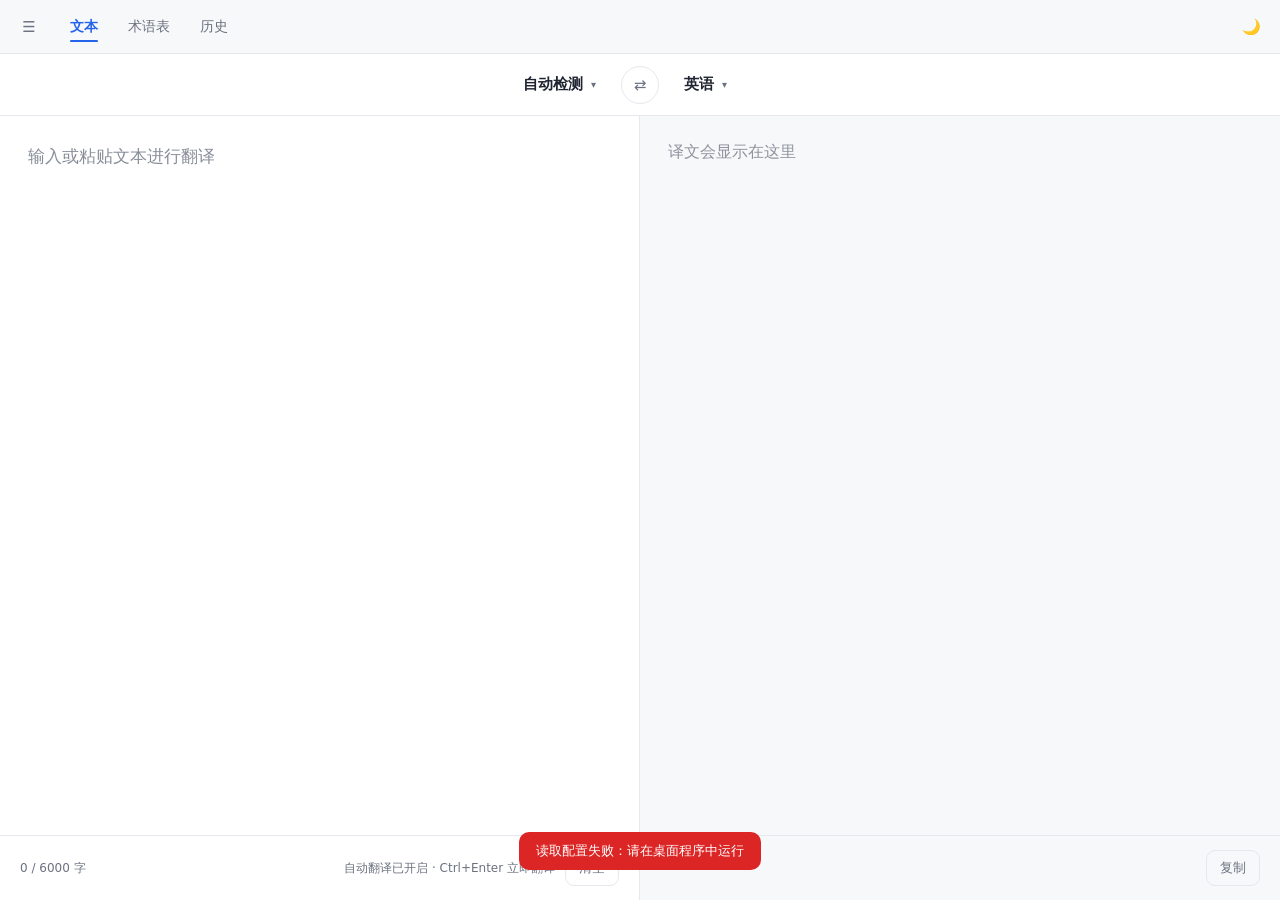
==== commit 22ea87ac: "feat: v0.0.1-rc.5 自动翻译（平衡档）与流式输出" ====
--- a/host-tauri/web/index.html
+++ b/host-tauri/web/index.html
@@ -52,8 +52,8 @@
           <div class="pane-foot">
             <span id="char-count" class="meta">0 / 6000 字</span>
             <div class="foot-actions">
+              <span class="meta" id="auto-hint">自动翻译已开启 · Ctrl+Enter 立即翻译</span>
               <button id="btn-clear" class="ghost-btn">清空</button>
-              <button id="btn-translate" class="primary-btn">翻译 <span class="kbd">Ctrl+↵</span></button>
             </div>
           </div>
         </section>
@@ -127,6 +127,10 @@
     </div>
 
     <h3>翻译</h3>
+    <div class="switch-row">
+      <div><div class="name">自动翻译</div><div class="desc">停止输入约 0.8 秒或打标点后自动翻译</div></div>
+      <label class="switch"><input type="checkbox" id="f-auto"><span></span></label>
+    </div>
     <label class="field">默认语气
       <select id="f-tone">
         <option value="natural">自然</option>
--- a/host-tauri/web/style.css
+++ b/host-tauri/web/style.css
@@ -250,3 +250,24 @@
 }
 .toast.show { opacity: 1; transform: translateX(-50%) translateY(0); }
 .toast.err { background: var(--danger); color: #fff; }
+
+.switch-row {
+  display: flex; align-items: center; justify-content: space-between;
+  gap: 12px; padding: 10px 0;
+}
+.switch-row .name { font-size: 13.5px; }
+.switch-row .desc { font-size: 12px; color: var(--muted); margin-top: 3px; }
+.switch { position: relative; width: 40px; height: 22px; flex: none; }
+.switch input { opacity: 0; width: 0; height: 0; }
+.switch span {
+  position: absolute; inset: 0; border-radius: 999px;
+  background: #d1d5db; transition: background .15s ease; cursor: pointer;
+}
+.switch span::after {
+  content: ""; position: absolute; top: 2px; left: 2px;
+  width: 18px; height: 18px; border-radius: 50%;
+  background: #fff; transition: transform .15s ease;
+  box-shadow: 0 1px 3px rgba(0,0,0,.2);
+}
+.switch input:checked + span { background: var(--accent); }
+.switch input:checked + span::after { transform: translateX(18px); }
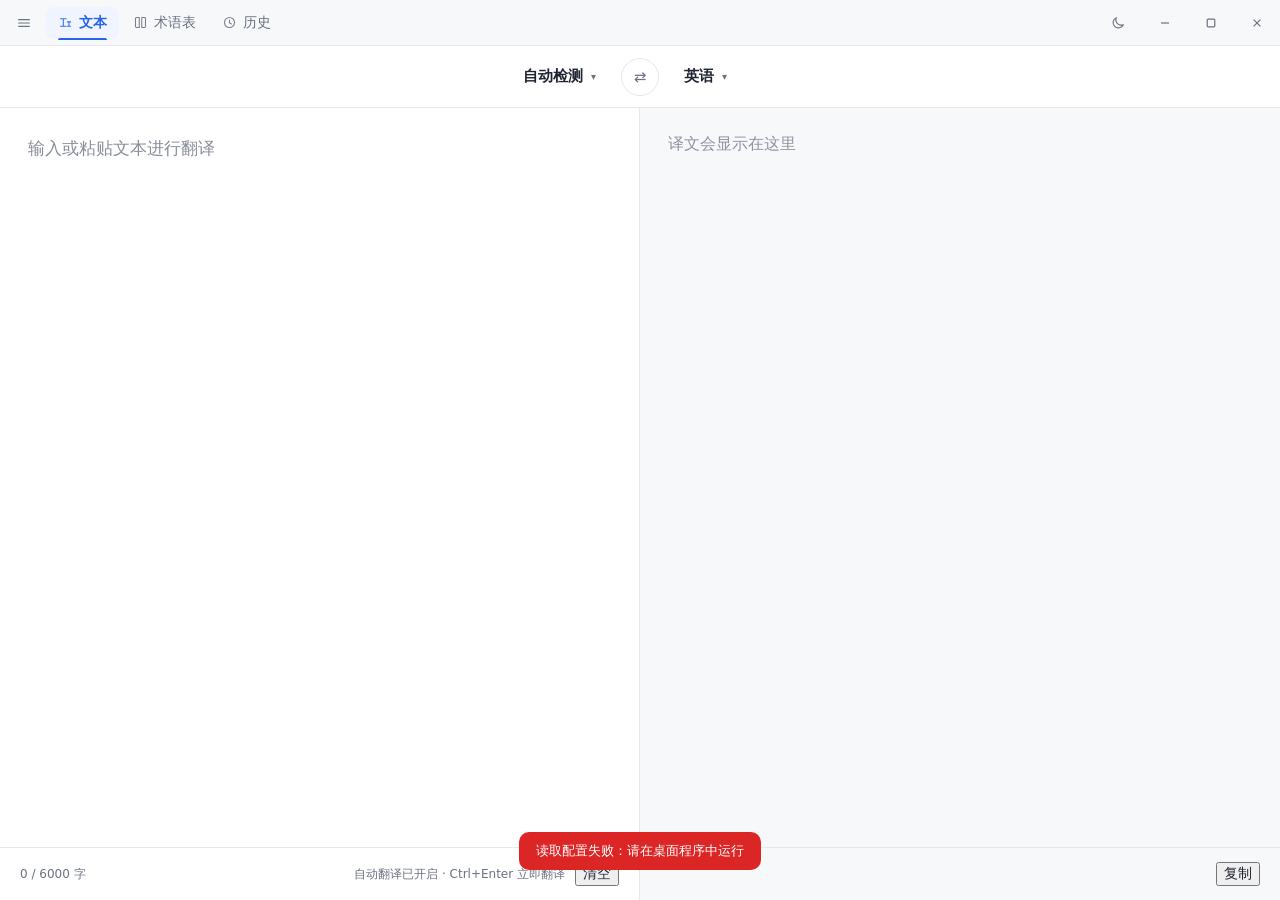
==== commit fa4629ac: "feat: v0.0.1-rc.6 自绘标题栏与线性图标" ====
--- a/host-tauri/web/index.html
+++ b/host-tauri/web/index.html
@@ -8,28 +8,49 @@
   <link rel="stylesheet" href="style.css">
 </head>
 <body>
-  <header class="topbar">
-    <div class="menu-wrap">
-      <button id="btn-menu" class="icon-btn" title="菜单">☰</button>
-      <div class="menu-pop" id="menu-pop" hidden>
-        <button class="menu-item" data-menu="settings">设置</button>
-        <button class="menu-item" data-menu="data">打开数据目录</button>
-        <button class="menu-item" data-menu="about">关于</button>
-        <div class="menu-sep"></div>
-        <button class="menu-item" data-menu="quit">退出</button>
+  <header class="titlebar" data-tauri-drag-region>
+    <div class="tb-left">
+      <button id="btn-menu" class="icon-btn" title="菜单" aria-label="菜单">
+        <svg viewBox="0 0 24 24" width="16" height="16" fill="none" stroke="currentColor" stroke-width="1.8" stroke-linecap="round"><path d="M4 7h16M4 12h16M4 17h16"/></svg>
+      </button>
+
+      <nav class="tabs">
+        <button class="tab active" data-view="text">
+          <svg viewBox="0 0 24 24" width="15" height="15" fill="none" stroke="currentColor" stroke-width="1.7" stroke-linecap="round" stroke-linejoin="round"><path d="M4 6h9M8.5 6v12M4 18h9"/><path d="M15 11h5M17.5 11v7M15 18h5"/></svg>
+          文本
+        </button>
+        <button class="tab" data-view="glossary">
+          <svg viewBox="0 0 24 24" width="15" height="15" fill="none" stroke="currentColor" stroke-width="1.7" stroke-linecap="round" stroke-linejoin="round"><path d="M4 5.5A1.5 1.5 0 0 1 5.5 4H10v16H5.5A1.5 1.5 0 0 1 4 18.5z"/><path d="M20 5.5A1.5 1.5 0 0 0 18.5 4H14v16h4.5a1.5 1.5 0 0 0 1.5-1.5z"/></svg>
+          术语表
+        </button>
+        <button class="tab" data-view="history">
+          <svg viewBox="0 0 24 24" width="15" height="15" fill="none" stroke="currentColor" stroke-width="1.7" stroke-linecap="round" stroke-linejoin="round"><circle cx="12" cy="12" r="8"/><path d="M12 8v4.5l3 1.8"/></svg>
+          历史
+        </button>
+      </nav>
+    </div>
+
+    <div class="tb-right">
+      <button id="btn-theme" class="icon-btn" title="切换主题" aria-label="切换主题">
+        <svg viewBox="0 0 24 24" width="16" height="16" fill="none" stroke="currentColor" stroke-width="1.7" stroke-linecap="round" stroke-linejoin="round"><path d="M20 14.5A8 8 0 0 1 9.5 4a8 8 0 1 0 10.5 10.5z"/></svg>
+      </button>
+      <div class="win-controls">
+        <button id="win-min" class="win-btn" title="最小化"><svg viewBox="0 0 12 12" width="12" height="12" stroke="currentColor" stroke-width="1.2"><path d="M2 6h8"/></svg></button>
+        <button id="win-max" class="win-btn" title="最大化"><svg viewBox="0 0 12 12" width="12" height="12" fill="none" stroke="currentColor" stroke-width="1.2"><rect x="2.2" y="2.2" width="7.6" height="7.6" rx="1"/></svg></button>
+        <button id="win-close" class="win-btn close" title="关闭"><svg viewBox="0 0 12 12" width="12" height="12" stroke="currentColor" stroke-width="1.2"><path d="M2.6 2.6l6.8 6.8M9.4 2.6L2.6 9.4"/></svg></button>
       </div>
     </div>
+  </header>
 
-    <nav class="tabs">
-      <button class="tab active" data-view="text">文本</button>
-      <button class="tab" data-view="glossary">术语表</button>
-      <button class="tab" data-view="history">历史</button>
-    </nav>
-
-    <div class="top-right">
-      <button id="btn-theme" class="icon-btn" title="切换主题">🌙</button>
-    </div>
-  </header>
+  <!-- 无边框窗口的缩放热区 -->
+  <div class="rh n" data-dir="North"></div>
+  <div class="rh s" data-dir="South"></div>
+  <div class="rh w" data-dir="West"></div>
+  <div class="rh e" data-dir="East"></div>
+  <div class="rh nw" data-dir="NorthWest"></div>
+  <div class="rh ne" data-dir="NorthEast"></div>
+  <div class="rh sw" data-dir="SouthWest"></div>
+  <div class="rh se" data-dir="SouthEast"></div>
 
   <div class="langbar" id="langbar">
     <button id="btn-src" class="lang-btn">
--- a/host-tauri/web/style.css
+++ b/host-tauri/web/style.css
@@ -36,71 +36,64 @@
 
 button, select, input, textarea { font-family: inherit; font-size: inherit; color: inherit; }
 
-/* 顶栏 */
-.topbar {
-  display: flex; align-items: center; gap: 10px;
-  height: 54px; padding: 0 12px;
+/* 标题栏（自绘） */
+.titlebar {
+  display: flex; align-items: center; gap: 8px;
+  height: 46px; padding: 0 0 0 8px;
+  background: var(--panel);
   border-bottom: 1px solid var(--line);
-  background: var(--panel);
-  position: relative;
-}
-
-.menu-wrap { position: relative; }
-
-.menu-pop {
-  position: absolute; top: 40px; left: 0;
-  min-width: 170px;
-  background: var(--bg);
-  border: 1px solid var(--line);
-  border-radius: 10px;
-  box-shadow: var(--shadow);
-  padding: 6px;
-  z-index: 50;
-}
-.menu-item {
-  display: block; width: 100%; text-align: left;
-  padding: 9px 12px; border: none; background: transparent;
-  border-radius: 7px; cursor: pointer; font-size: 13px;
-}
-.menu-item:hover { background: var(--accent-soft); color: var(--accent); }
-.menu-sep { height: 1px; background: var(--line); margin: 6px 4px; }
+  user-select: none;
+}
+.tb-left { display: flex; align-items: center; gap: 6px; }
+.tb-right { margin-left: auto; display: flex; align-items: center; gap: 2px; }
 
 .tabs { display: flex; gap: 2px; }
 .tab {
+  display: flex; align-items: center; gap: 6px;
   position: relative;
-  padding: 8px 14px;
+  padding: 7px 12px;
   border: none; background: transparent;
-  color: var(--muted); font-size: 14px;
+  color: var(--muted); font-size: 13.5px;
   cursor: pointer; border-radius: 8px;
 }
-.tab:hover { color: var(--text); background: rgba(0,0,0,.03); }
+.tab svg { opacity: .9; }
+.tab:hover { color: var(--text); background: rgba(0,0,0,.035); }
 html[data-theme="dark"] .tab:hover { background: rgba(255,255,255,.05); }
-.tab.active { color: var(--accent); font-weight: 600; }
+.tab.active { color: var(--accent); background: var(--accent-soft); font-weight: 600; }
 .tab.active::after {
-  content: ""; position: absolute; left: 14px; right: 14px; bottom: 2px;
-  height: 2px; border-radius: 2px; background: var(--accent);
-}
-
-.top-right { margin-left: auto; display: flex; gap: 6px; }
-
-.icon-btn, .ghost-btn, .primary-btn {
-  border-radius: 9px; cursor: pointer;
-  transition: background .15s ease, border-color .15s ease, color .15s ease, opacity .15s ease;
-}
+  content: ""; position: absolute; left: 12px; right: 12px; bottom: -1px;
+  height: 2px; border-radius: 2px 2px 0 0; background: var(--accent);
+}
+
 .icon-btn {
-  width: 34px; height: 34px; display: grid; place-items: center;
-  background: transparent; border: 1px solid transparent;
-  color: var(--muted); font-size: 15px;
+  width: 32px; height: 32px; display: grid; place-items: center;
+  background: transparent; border: 1px solid transparent; border-radius: 8px;
+  color: var(--muted); cursor: pointer;
+  transition: background .15s ease, color .15s ease, border-color .15s ease;
 }
 .icon-btn:hover { background: var(--bg); border-color: var(--line); color: var(--text); }
-.ghost-btn { padding: 8px 13px; background: transparent; border: 1px solid var(--line); color: var(--muted); font-size: 13px; }
-.ghost-btn:hover { color: var(--text); border-color: var(--muted); }
-.primary-btn { padding: 9px 18px; background: var(--accent); border: 1px solid var(--accent); color: #fff; font-weight: 600; font-size: 13px; }
-.primary-btn:hover { filter: brightness(1.06); }
-.primary-btn:disabled { opacity: .55; cursor: default; filter: none; }
-.kbd { font-size: 11px; opacity: .75; margin-left: 4px; }
-
-/* 语言栏 */
+
+.win-controls { display: flex; align-items: stretch; height: 46px; margin-left: 6px; }
+.win-btn {
+  width: 46px; height: 46px; display: grid; place-items: center;
+  border: none; background: transparent; color: var(--muted); cursor: pointer;
+  transition: background .12s ease, color .12s ease;
+}
+.win-btn:hover { background: rgba(0,0,0,.06); color: var(--text); }
+html[data-theme="dark"] .win-btn:hover { background: rgba(255,255,255,.08); }
+.win-btn.close:hover { background: #e81123; color: #fff; }
+
+/* 缩放热区 */
+.rh { position: fixed; z-index: 70; }
+.rh.n { top: 0; left: 8px; right: 8px; height: 4px; cursor: ns-resize; }
+.rh.s { bottom: 0; left: 8px; right: 8px; height: 4px; cursor: ns-resize; }
+.rh.w { left: 0; top: 8px; bottom: 8px; width: 4px; cursor: ew-resize; }
+.rh.e { right: 0; top: 8px; bottom: 8px; width: 4px; cursor: ew-resize; }
+.rh.nw { top: 0; left: 0; width: 10px; height: 10px; cursor: nwse-resize; }
+.rh.ne { top: 0; right: 0; width: 10px; height: 10px; cursor: nesw-resize; }
+.rh.sw { bottom: 0; left: 0; width: 10px; height: 10px; cursor: nesw-resize; }
+.rh.se { bottom: 0; right: 0; width: 10px; height: 10px; cursor: nwse-resize; }
+
 .langbar {
   display: grid; grid-template-columns: 1fr auto 1fr;
   align-items: center; justify-items: center; gap: 10px;
@@ -131,7 +124,7 @@
 .swap-btn:hover { color: var(--accent); border-color: var(--accent); transform: rotate(180deg); }
 
 /* 主区 */
-.main { height: calc(100% - 116px); overflow: hidden; }
+.main { height: calc(100% - 108px); overflow: hidden; }
 .view { display: none; height: 100%; }
 .view.active { display: block; }
 
@@ -198,7 +191,7 @@
 
 /* 语言面板 */
 .lang-panel {
-  position: fixed; top: 64px; left: 50%; transform: translateX(-50%);
+  position: fixed; top: 56px; left: 50%; transform: translateX(-50%);
   width: min(560px, 92vw); max-height: min(520px, 70vh);
   display: flex; flex-direction: column;
   background: var(--bg); border: 1px solid var(--line);
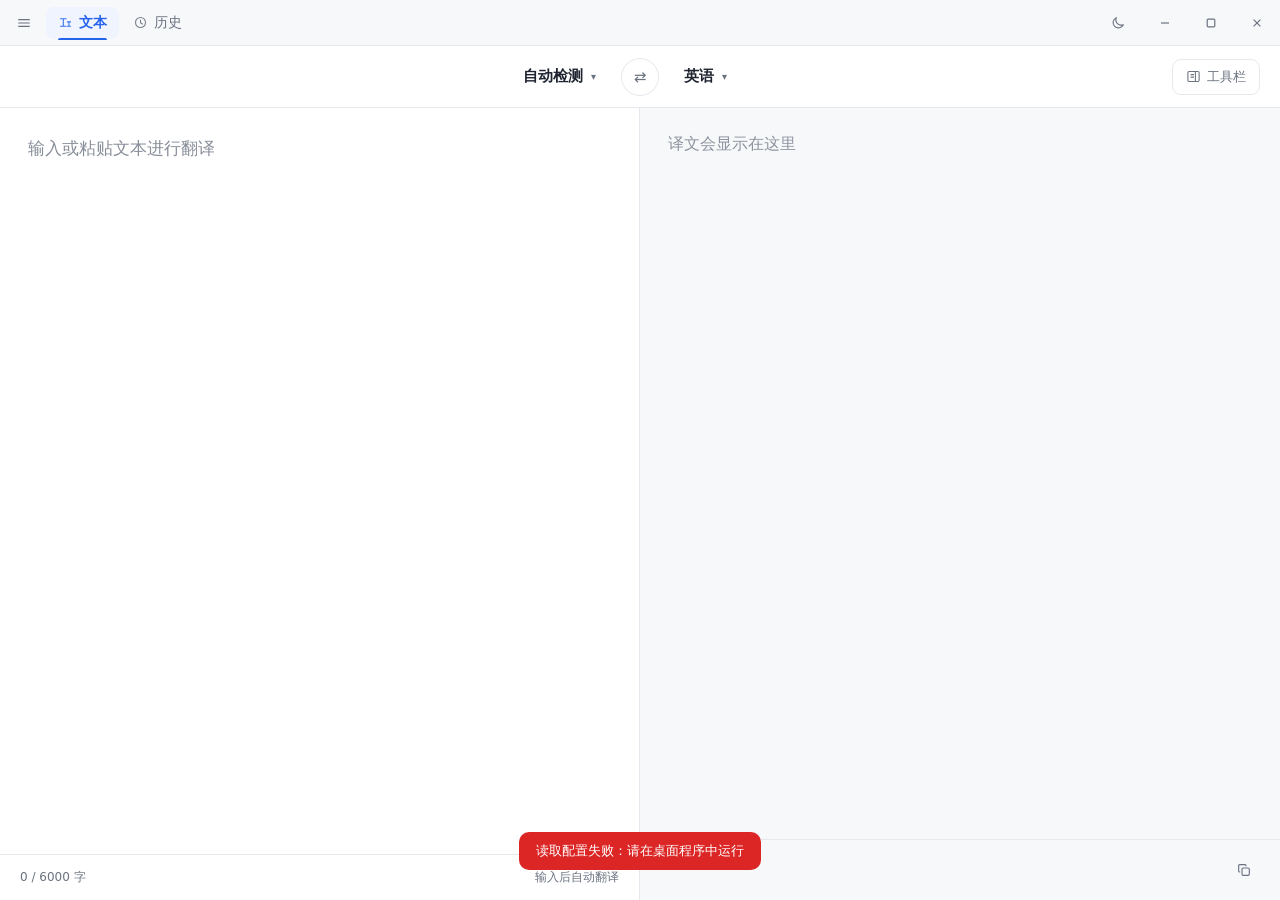
==== commit 443d0ddd: "feat: v0.0.1-rc.7 工具栏面板、菜单拖动修复、DeepL 式清空与复制" ====
--- a/host-tauri/web/index.html
+++ b/host-tauri/web/index.html
@@ -8,20 +8,24 @@
   <link rel="stylesheet" href="style.css">
 </head>
 <body>
-  <header class="titlebar" data-tauri-drag-region>
+  <header class="titlebar">
+    <div class="drag-fill" data-tauri-drag-region></div>
+
     <div class="tb-left">
       <button id="btn-menu" class="icon-btn" title="菜单" aria-label="菜单">
         <svg viewBox="0 0 24 24" width="16" height="16" fill="none" stroke="currentColor" stroke-width="1.8" stroke-linecap="round"><path d="M4 7h16M4 12h16M4 17h16"/></svg>
       </button>
-
+      <div class="menu-pop" id="menu-pop" hidden>
+        <button class="menu-item" data-menu="settings">设置</button>
+        <button class="menu-item" data-menu="data">打开数据目录</button>
+        <button class="menu-item" data-menu="about">关于</button>
+        <div class="menu-sep"></div>
+        <button class="menu-item" data-menu="quit">退出</button>
+      </div>
       <nav class="tabs">
         <button class="tab active" data-view="text">
           <svg viewBox="0 0 24 24" width="15" height="15" fill="none" stroke="currentColor" stroke-width="1.7" stroke-linecap="round" stroke-linejoin="round"><path d="M4 6h9M8.5 6v12M4 18h9"/><path d="M15 11h5M17.5 11v7M15 18h5"/></svg>
           文本
-        </button>
-        <button class="tab" data-view="glossary">
-          <svg viewBox="0 0 24 24" width="15" height="15" fill="none" stroke="currentColor" stroke-width="1.7" stroke-linecap="round" stroke-linejoin="round"><path d="M4 5.5A1.5 1.5 0 0 1 5.5 4H10v16H5.5A1.5 1.5 0 0 1 4 18.5z"/><path d="M20 5.5A1.5 1.5 0 0 0 18.5 4H14v16h4.5a1.5 1.5 0 0 0 1.5-1.5z"/></svg>
-          术语表
         </button>
         <button class="tab" data-view="history">
           <svg viewBox="0 0 24 24" width="15" height="15" fill="none" stroke="currentColor" stroke-width="1.7" stroke-linecap="round" stroke-linejoin="round"><circle cx="12" cy="12" r="8"/><path d="M12 8v4.5l3 1.8"/></svg>
@@ -42,7 +46,6 @@
     </div>
   </header>
 
-  <!-- 无边框窗口的缩放热区 -->
   <div class="rh n" data-dir="North"></div>
   <div class="rh s" data-dir="South"></div>
   <div class="rh w" data-dir="West"></div>
@@ -62,19 +65,26 @@
       <span id="tgt-label">英语</span>
       <span class="caret">▾</span>
     </button>
+    <button id="btn-toolbar" class="toolbar-btn" title="工具栏">
+      <svg viewBox="0 0 24 24" width="15" height="15" fill="none" stroke="currentColor" stroke-width="1.7" stroke-linecap="round" stroke-linejoin="round"><rect x="3" y="4" width="18" height="16" rx="2"/><path d="M15 4v16M8 9h4M8 13h4"/></svg>
+      工具栏
+    </button>
   </div>
 
   <main class="main">
-    <!-- 文本 -->
     <section class="view active" id="view-text">
       <div class="workspace">
         <section class="pane pane-input">
-          <textarea id="input" placeholder="输入或粘贴文本进行翻译" spellcheck="false"></textarea>
+          <div class="input-wrap">
+            <textarea id="input" placeholder="输入或粘贴文本进行翻译" spellcheck="false"></textarea>
+            <button id="btn-clear" class="clear-btn" title="清空输入" hidden>
+              <svg viewBox="0 0 24 24" width="15" height="15" fill="none" stroke="currentColor" stroke-width="1.8" stroke-linecap="round"><path d="M6 6l12 12M18 6L6 18"/></svg>
+            </button>
+          </div>
           <div class="pane-foot">
             <span id="char-count" class="meta">0 / 6000 字</span>
             <div class="foot-actions">
-              <span class="meta" id="auto-hint">自动翻译已开启 · Ctrl+Enter 立即翻译</span>
-              <button id="btn-clear" class="ghost-btn">清空</button>
+              <span class="meta" id="auto-hint">输入后自动翻译</span>
             </div>
           </div>
         </section>
@@ -88,28 +98,15 @@
           <div class="pane-foot">
             <span id="meta" class="meta"></span>
             <div class="foot-actions">
-              <button id="btn-copy" class="ghost-btn">复制</button>
+              <button id="btn-copy" class="icon-btn" title="复制译文">
+                <svg viewBox="0 0 24 24" width="16" height="16" fill="none" stroke="currentColor" stroke-width="1.7" stroke-linecap="round" stroke-linejoin="round"><rect x="9" y="9" width="11" height="11" rx="2"/><path d="M15 5.5A1.5 1.5 0 0 0 13.5 4H5.5A1.5 1.5 0 0 0 4 5.5v8A1.5 1.5 0 0 0 5.5 15"/></svg>
+              </button>
             </div>
           </div>
         </section>
       </div>
     </section>
 
-    <!-- 术语表 -->
-    <section class="view" id="view-glossary">
-      <div class="page">
-        <h1>术语表</h1>
-        <p class="hint">把品牌名、行业词的译法固定下来，翻译时强制按这里的结果输出，避免每次译得不一样。</p>
-        <div class="glossary-add">
-          <input id="glossary-source" placeholder="原文，例如 Jian Zhan">
-          <input id="glossary-target" placeholder="译文，例如 建盏">
-          <button id="btn-glossary-add" class="primary-btn">添加</button>
-        </div>
-        <div id="glossary-list" class="list"></div>
-      </div>
-    </section>
-
-    <!-- 历史 -->
     <section class="view" id="view-history">
       <div class="page">
         <div class="page-head">
@@ -122,6 +119,53 @@
     </section>
   </main>
 
+  <!-- 工具栏（右侧面板） -->
+  <aside class="toolbar-panel" id="toolbar" hidden>
+    <div class="tp-head">
+      <h3>工具栏</h3>
+      <button class="icon-btn" data-close-toolbar title="收起">✕</button>
+    </div>
+
+    <div class="tp-section">
+      <div class="tp-label">翻译语气</div>
+      <select id="tp-tone">
+        <option value="natural">自然</option>
+        <option value="formal">正式</option>
+        <option value="casual">口语</option>
+        <option value="literal">直译</option>
+      </select>
+    </div>
+
+    <div class="tp-row">
+      <div><div class="name">自动翻译</div><div class="desc">停止输入约 0.8 秒后自动翻译</div></div>
+      <label class="switch"><input type="checkbox" id="tp-auto"><span></span></label>
+    </div>
+
+    <div class="tp-row">
+      <div><div class="name">术语表</div><div class="desc">翻译时强制使用自定义译法</div></div>
+      <label class="switch"><input type="checkbox" id="tp-glossary"><span></span></label>
+    </div>
+
+    <button id="btn-manage-glossary" class="ghost-btn block">管理术语表</button>
+  </aside>
+
+  <!-- 术语表弹层 -->
+  <div class="modal" id="modal-glossary" hidden>
+    <div class="modal-box">
+      <div class="modal-head">
+        <h2>术语表</h2>
+        <button class="icon-btn" data-close-modal>✕</button>
+      </div>
+      <p class="hint">把品牌名、行业词的译法固定下来，翻译时按这里的译法输出。</p>
+      <div class="glossary-add">
+        <input id="glossary-source" placeholder="原文，例如 发票">
+        <input id="glossary-target" placeholder="译文，例如 인보이스">
+        <button id="btn-glossary-add" class="primary-btn">添加</button>
+      </div>
+      <div id="glossary-list" class="list"></div>
+    </div>
+  </div>
+
   <!-- 语言面板 -->
   <div class="lang-panel" id="lang-panel" hidden>
     <div class="lang-panel-head">
@@ -147,19 +191,7 @@
       <span id="test-result" class="meta"></span>
     </div>
 
-    <h3>翻译</h3>
-    <div class="switch-row">
-      <div><div class="name">自动翻译</div><div class="desc">停止输入约 0.8 秒或打标点后自动翻译</div></div>
-      <label class="switch"><input type="checkbox" id="f-auto"><span></span></label>
-    </div>
-    <label class="field">默认语气
-      <select id="f-tone">
-        <option value="natural">自然</option>
-        <option value="formal">正式</option>
-        <option value="casual">口语</option>
-        <option value="literal">直译</option>
-      </select>
-    </label>
+    <h3>网络</h3>
     <label class="field">代理（可选）<input id="f-proxy" placeholder="http://127.0.0.1:7890"></label>
 
     <h3>更新</h3>
--- a/host-tauri/web/style.css
+++ b/host-tauri/web/style.css
@@ -37,7 +37,14 @@
 button, select, input, textarea { font-family: inherit; font-size: inherit; color: inherit; }
 
 /* 标题栏（自绘） */
+.drag-fill {
+  position: absolute; inset: 0;
+  z-index: 0;
+}
+.titlebar > *:not(.drag-fill) { position: relative; z-index: 1; }
+
 .titlebar {
+  position: relative;
   display: flex; align-items: center; gap: 8px;
   height: 46px; padding: 0 0 0 8px;
   background: var(--panel);
@@ -264,3 +271,68 @@
 }
 .switch input:checked + span { background: var(--accent); }
 .switch input:checked + span::after { transform: translateX(18px); }
+
+/* 工具栏按钮与面板 */
+.langbar { position: relative; }
+.toolbar-btn {
+  position: absolute; right: 20px; top: 50%; transform: translateY(-50%);
+  display: flex; align-items: center; gap: 6px;
+  padding: 8px 13px; border: 1px solid var(--line); border-radius: 9px;
+  background: transparent; color: var(--muted); font-size: 13px; cursor: pointer;
+}
+.toolbar-btn:hover { color: var(--text); border-color: var(--muted); }
+.toolbar-btn.active { color: var(--accent); border-color: var(--accent); background: var(--accent-soft); }
+
+.toolbar-panel {
+  position: fixed; top: 108px; right: 0; bottom: 0;
+  width: 300px;
+  background: var(--panel);
+  border-left: 1px solid var(--line);
+  padding: 16px 18px;
+  overflow: auto;
+  z-index: 35;
+  box-shadow: -12px 0 32px rgba(16,24,40,.06);
+  animation: slide-in .16s ease;
+}
+.tp-head { display: flex; align-items: center; justify-content: space-between; margin-bottom: 8px; }
+.tp-head h3 { margin: 0; font-size: 14px; }
+.tp-section { margin-bottom: 18px; }
+.tp-label { font-size: 12px; color: var(--muted); margin-bottom: 7px; }
+.tp-section select {
+  width: 100%; padding: 9px 11px;
+  background: var(--bg); border: 1px solid var(--line); border-radius: 9px; outline: none;
+}
+.tp-row {
+  display: flex; align-items: center; justify-content: space-between; gap: 10px;
+  padding: 11px 0; border-top: 1px solid var(--line);
+}
+.tp-row .name { font-size: 13.5px; }
+.tp-row .desc { font-size: 11.5px; color: var(--muted); margin-top: 3px; line-height: 1.4; }
+.ghost-btn.block { display: block; width: 100%; margin-top: 14px; }
+
+/* 输入区清空按钮 */
+.input-wrap { position: relative; flex: 1; display: flex; }
+.input-wrap textarea { flex: 1; }
+.clear-btn {
+  position: absolute; top: 14px; right: 14px;
+  width: 28px; height: 28px; display: grid; place-items: center;
+  border: none; border-radius: 50%;
+  background: transparent; color: var(--muted); cursor: pointer;
+}
+.clear-btn:hover { background: var(--panel); color: var(--text); }
+
+/* 术语表弹层 */
+.modal {
+  position: fixed; inset: 0; z-index: 60;
+  display: grid; place-items: center;
+  background: rgba(15, 17, 21, .35);
+  backdrop-filter: blur(2px);
+}
+.modal-box {
+  width: min(560px, 92vw); max-height: 78vh; overflow: auto;
+  background: var(--bg); border: 1px solid var(--line);
+  border-radius: 14px; box-shadow: var(--shadow);
+  padding: 20px 22px;
+}
+.modal-head { display: flex; align-items: center; justify-content: space-between; margin-bottom: 6px; }
+.modal-head h2 { margin: 0; font-size: 17px; }
